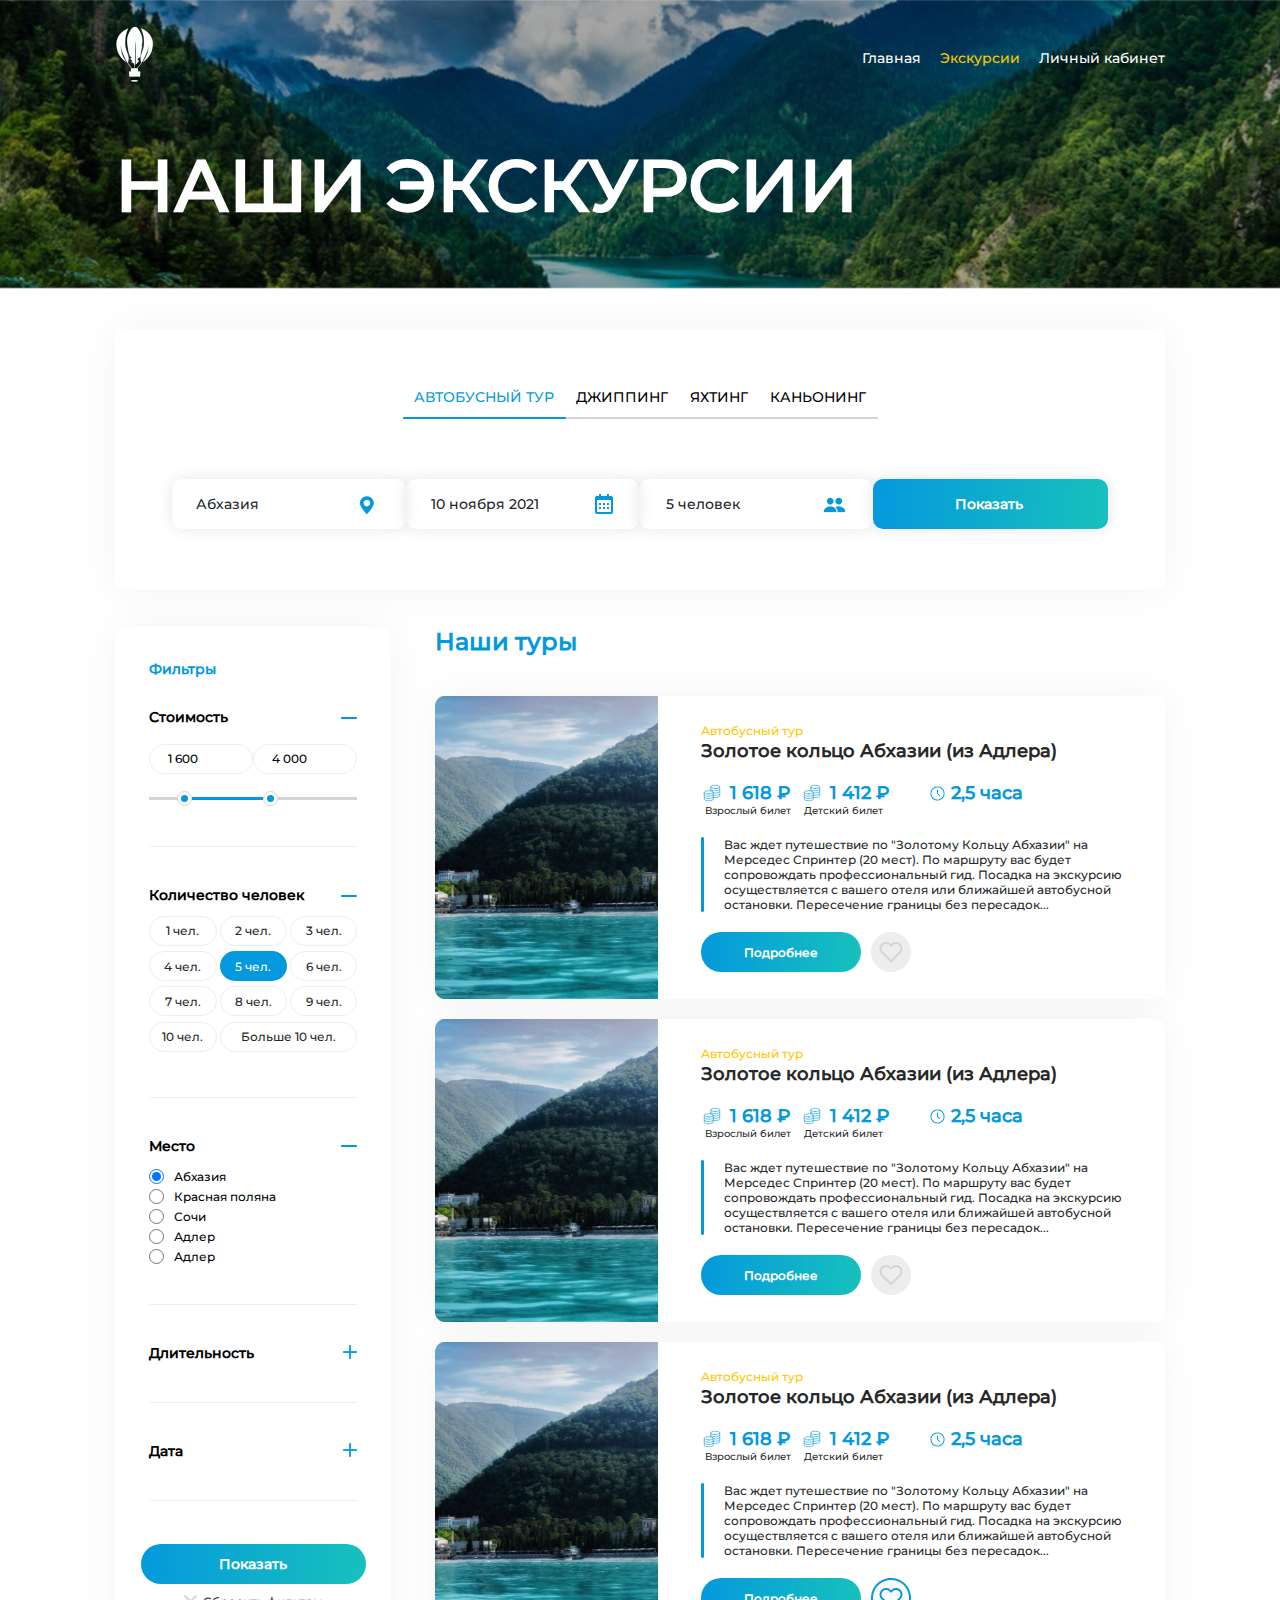
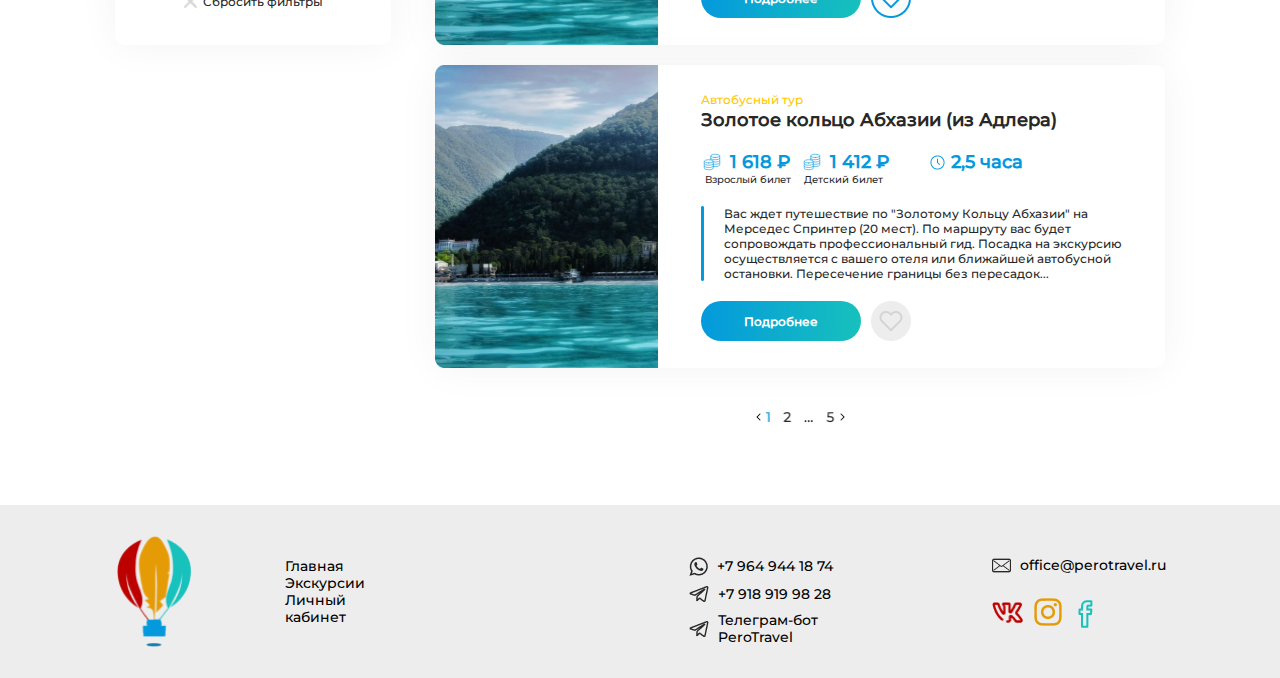
==== excursion/excursion.html @ 2a332bad "first" ====
<!DOCTYPE html>
<html lang="en">
<head>
    <meta charset="UTF-8">
    <meta http-equiv="X-UA-Compatible" content="IE=edge">
    <meta name="viewport" content="width=device-width, initial-scale=1.0">
    <title>Pero Travel | Tours</title>
    <link rel="stylesheet" href="e_style.css">
    <link href="../bootstrap/css/bootstrap.min.css" rel="stylesheet">
</head>
<body>
<div class="topdiv">
<div class="navigation padding-x">
   <div class="e_navbar01">

 <span class="logo"><a href="../index.html"><img src="../images/logo.png"></a></span>
 <button class ="menubtn" data-toggle="collapse" data-target="#navbarSupportedContent20"
 aria-controls="navbarSupportedContent20" aria-expanded="false" aria-label="Toggle navigation"><span id="hamburgericon">
     <!-- <img src="images/Rectangle 46.png" id="up">
     <img src="images/Rectangle 46.png" id="midd">
     <img src="images/Rectangle 46.png" id="down"> -->
     <img src="../images/menu.png">
 </span></button>

 <div class="menu"><ul class="menubar">
     <li class="menulist"><a href="../index.html" class="menulink">Главная</a></li>
     <li class="menulist"><a href="excursion.html" class="menulink Clicked">Экскурсии</a></li>
     <li class="menulist"><a href="../personal/personal.html" class="menulink">Личный кабинет</a></li>
 </ul></div>

 <div class="collapse navbar-collapse d-lg-none" id="navbarSupportedContent20"><ul class="menubar">
     <li class="menulist"><a href="../index.html" class="menulink">Главная</a></li>
     <li class="menulist clickedlist"><a href="excursion.html" class="menulink Clicked">Экскурсии</a></li>
     <li class="menulist"><a href="../personal/personal.html" class="menulink">Личный кабинет</a></li>
 </ul>
</div>

</div>
<div class="nav_heading01">НАШИ ЭКСКУРСИИ</div>
</div>
</div>

<div class="main_divison02 padding-x">
<div class="division02">
    <div>
        <div class="up">
            <div>
                <p id="upx">АВТОБУСНЫЙ ТУР</p>
                <p>ДЖИППИНГ</p>
                <p>ЯХТИНГ</p>
                <p>КАНЬОНИНГ</p>
            </div>
            <img src="../images/pg2line01.png" alt="">
        </div>
        <div class="down">
            <div class="down01">
                <span>Абхазия</span>
                <img src="../images/loc_icon.png">
            </div>
            <div class="down02">
                <span>10 ноября 2021</span>
                <img src="../images/cal_icon.png" alt="">
            </div>
            <div class="down03">
                <span>5 человек</span>
                <img src="../images/men_icon.png" alt="">
            </div>
            <div class="down04">
                <span>Показать</span>
            </div>
        </div>
    </div>
</div>
</div>
<div class="main_division03 padding-x">
    <div class="side_divison03">
        <span>Фильтры</span>
        <div class="div01">
            <div class="dd01">
            <span>Стоимость</span>
            <img src="../images/Line 7.png" alt="">
            </div>
            <div class="dd02">
                <button>1 600</button>
                <button>4 000</button>
            </div>
            <!-- <img src="../images/rec36(pg2).png" alt=""> -->
            <div class="polyz">
                <img src="../images/lineup01.png" id="back1">
                <img src="../images/Ellipse0.svg" id="e1">
                <img src="../images/Line 9.png" id="l9">
                <img src="../images/Ellipse0.svg" id="e2">
            </div>
        </div>
        <img src="../images/Line 10.png" class="div03_img line001">
        <div class="div04">
            <div class="top04">
                <span>Количество человек</span>
                <img src="../images/Line 7.png" alt="">
            </div>
            <div class="btns">
                <button>1 чел.</button>
                <button>2 чел.</button>
                <button>3 чел.</button>
                <button>4 чел.</button>
                <button class="x5">5 чел.</button>
                <button>6 чел.</button>
                <button>7 чел.</button>
                <button>8 чел.</button>
                <button>9 чел.</button>
                <button>10 чел.</button>
                <button class="x10">Больше 10 чел.</button>
            </div>
        </div>
        <img src="../images/Line 10.png" class="div03_img line002">
        <div class="div05">
            <div class="dd01">
                <span>Место</span>
                <img src="../images/Line 7.png" alt="">
            </div>
            <div class="radio">
                <div><input type="radio" name="radio" id="" value="r01" checked> <span> Абхазия</span></div>
                <div><input type="radio" name="radio" id="" value="r02"> <span> Красная поляна</span></div>
                <div><input type="radio" name="radio" id="" value="r03"> <span> Сочи </span></div>
                <div><input type="radio" name="radio" id="" value="r04"> <span> Адлер </span></div>
                <div><input type="radio" name="radio" id="" value="r05"> <span> Адлер </span></div>
            </div>
        </div>
        <img src="../images/Line 10.png" class="div03_img line003">
        <div class="div06">
            <span>Длительность</span>
            <img src="../images/plusvector.png" alt="">
        </div>
        <img src="../images/Line 10.png" class="div03_img line004">
        <div class="div07">
            <span>Дата</span>
            <img src="../images/plusvector.png" alt="">
        </div>
        <img src="../images/Line 10.png" class="div03_img line005">
        <div class="footer">
        <button class="footbtn">Показать</button>
        <div class="footerdiv"><img src="../images/VectorX.png" alt="">
        <span>Сбросить фильтры</span></div>
    </div>
    </div>
    <div class="side2">
        <div class="heading">Наши туры</div>
        <div class="body">
            <div class="bb bbdiv1">
                    <img src="../images/Rectangle 40.png" class="rec40">
                    <img src="../images/Rectangle 40(phone).png" class="rec40phone">
                    <div>
                        <p class="h01">Автобусный тур</p>
                        <p class="h02">Золотое кольцо Абхазии (из Адлера)</p>
                        <div class="price">
                            <div class="left_">
                                <span class="p1">
                                    <img src="../images/Frame 2.svg" alt="">
                                    <span>1 618 ₽</span>
                                </span>
                                <span class="span2">Взрослый билет</span>
                            </div>
                            <div class="middle_">
                                <span class="p1">
                                    <img src="../images/Frame 2.svg" alt="">
                                    <span>1 412 ₽</span>
                                </span>
                                <span class="span2">Детский билет</span>
                            </div>
                            <div class="time">
                                <img src="../images/time 1.png" alt="">
                                <span>2,5 часа</span>
                            </div>
                        </div>
                        <div class="bodytext">
                            <img src="../images/Line 15.png" alt="">
                            <div class="btext">Вас ждет путешествие по "Золотому Кольцу Абхазии" на Мерседес Спринтер (20 мест). По маршруту вас будет сопровождать профессиональный гид. Посадка на экскурсию осуществляется с вашего отеля или ближайшей автобусной остановки. Пересечение границы без пересадок...</div>
                        </div>
                        <div class="footerbtn">
                            <button class="ftrbtn0">Подробнее</button>
                            <img src="../images/heart.png" alt="">
                        </div>
                    </div>
            </div>
            <div class="bb">
                <img src="../images/Rectangle 40.png" class="rec40">
                <img src="../images/Rectangle 40(phone).png" class="rec40phone">
                    <div>
                        <p class="h01">Автобусный тур</p>
                        <p class="h02">Золотое кольцо Абхазии (из Адлера)</p>
                        <div class="price">
                            <div class="left_">
                                <span class="p1">
                                    <img src="../images/Frame 2.svg" alt="">
                                    <span>1 618 ₽</span>
                                </span>
                                <span class="span2">Взрослый билет</span>
                            </div>
                            <div class="middle_">
                                <span class="p1">
                                    <img src="../images/Frame 2.svg" alt="">
                                    <span>1 412 ₽</span>
                                </span>
                                <span class="span2">Детский билет</span>
                            </div>
                            <div class="time">
                                <img src="../images/time 1.png" alt="">
                                <span>2,5 часа</span>
                            </div>
                        </div>
                        <div class="bodytext">
                            <img src="../images/Line 15.png" alt="">
                            <div class="btext">Вас ждет путешествие по "Золотому Кольцу Абхазии" на Мерседес Спринтер (20 мест). По маршруту вас будет сопровождать профессиональный гид. Посадка на экскурсию осуществляется с вашего отеля или ближайшей автобусной остановки. Пересечение границы без пересадок...</div>
                        </div>
                        <div class="footerbtn">
                            <button class="ftrbtn0">Подробнее</button>
                            <img src="../images/heart.png" alt="">
                        </div>
                    </div>
            </div>
            <div class="bb bbdiv3">
                <img src="../images/Rectangle 40.png" class="rec40">
                <img src="../images/Rectangle 40(phone).png" class="rec40phone">
                    <div>
                        <p class="h01">Автобусный тур</p>
                        <p class="h02">Золотое кольцо Абхазии (из Адлера)</p>
                        <div class="price">
                            <div class="left_">
                                <span class="p1">
                                    <img src="../images/Frame 2.svg" alt="">
                                    <span>1 618 ₽</span>
                                </span>
                                <span class="span2">Взрослый билет</span>
                            </div>
                            <div class="middle_">
                                <span class="p1">
                                    <img src="../images/Frame 2.svg" alt="">
                                    <span>1 412 ₽</span>
                                </span>
                                <span class="span2">Детский билет</span>
                            </div>
                            <div class="time">
                                <img src="../images/time 1.png" alt="">
                                <span>2,5 часа</span>
                            </div>
                        </div>
                        <div class="bodytext">
                            <img src="../images/Line 15.png" alt="">
                            <div class="btext">Вас ждет путешествие по "Золотому Кольцу Абхазии" на Мерседес Спринтер (20 мест). По маршруту вас будет сопровождать профессиональный гид. Посадка на экскурсию осуществляется с вашего отеля или ближайшей автобусной остановки. Пересечение границы без пересадок...</div>
                        </div>
                        <div class="footerbtn">
                            <button class="ftrbtn0">Подробнее</button>
                            <img src="../images/blue_heart.png" class="blue_heart">
                            <img src="../images/heart.png" class="heart">
                        </div>
                    </div>
            </div>
            <div class="bb">
                <img src="../images/Rectangle 40.png" class="rec40">
                <img src="../images/Rectangle 40(phone).png" class="rec40phone">
                    <div>
                        <p class="h01">Автобусный тур</p>
                        <p class="h02">Золотое кольцо Абхазии (из Адлера)</p>
                        <div class="price">
                            <div class="left_">
                                <span class="p1">
                                    <img src="../images/Frame 2.svg" alt="">
                                    <span>1 618 ₽</span>
                                </span>
                                <span class="span2">Взрослый билет</span>
                            </div>
                            <div class="middle_">
                                <span class="p1">
                                    <img src="../images/Frame 2.svg" alt="">
                                    <span>1 412 ₽</span>
                                </span>
                                <span class="span2">Детский билет</span>
                            </div>
                            <div class="time">
                                <img src="../images/time 1.png" alt="">
                                <span>2,5 часа</span>
                            </div>
                        </div>
                        <div class="bodytext">
                            <img src="../images/Line 15.png" alt="">
                            <div class="btext">Вас ждет путешествие по "Золотому Кольцу Абхазии" на Мерседес Спринтер (20 мест). По маршруту вас будет сопровождать профессиональный гид. Посадка на экскурсию осуществляется с вашего отеля или ближайшей автобусной остановки. Пересечение границы без пересадок...</div>
                        </div>
                        <div class="footerbtn">
                            <button class="ftrbtn0">Подробнее</button>
                            <img src="../images/heart.png" alt="">
                        </div>
                    </div>
            </div>
        </div>
        <div class="s2_footer"><img src="../images/ssdigits.png" class="ssdigit"></div>
    </div>
</div>
<div class="footerSectionLgMd padding-x">
    <div class="leftside">
        <a href="../index.html"><img src="../images/balloon.png"></a>
        <div class="leftsideBar">
            <a href="../index.html"><p class="a1">Главная</p></a>
            <a href="excursion.html"><p class="a2">Экскурсии</p></a>
            <a href="../personal/personal.html"><p class="a3">Личный кабинет</p></a>
        </div>
    </div>
    <div class="rightside">
        <div class="rightsidebar01">
            <div>
                <img src="../images/wh 1.png" class="imgxx">
                <p>+7 964 944 18 74</p>
            </div>
            <div>
                <img src="../images/tg 1.png" class="marginner01">
                <p>+7 918 919 98 28</p>
            </div>
            <div class="marginner02">
                <img src="../images/tg 1.png">
                <p>Телеграм-бот PeroTravel</p>
            </div>
        </div>
        <div class="rightsidebar02">
            <div class="mail">
                <img src="../images/mail 1.png" class="imgxx">
                <p>office@perotravel.ru</p>
            </div>
            <div class="smlogos">
                <img src="../images/vk 1.png" id="smlogo01">
                <img src="../images/insta.png" id="smlogo02">
                <img src="../images/fb.png" id="smlogo03">
            </div>
        </div>

    </div>
</div>
<div class="footerSectionMobile d-lg-none d-md-none">

    <div class="footer01">
        <a href="../index.html"><img src="../images/balloon.png"></a>
        <div class="smlogos">
            <img src="../images/vk 1.png" id="smlogo01">
            <img src="../images/insta.png" id="smlogo02">
            <img src="../images/fb.png" id="smlogo03">
        </div>
    </div>
    <div class="footer02">
        <div class="left02">
            <a href="../index.html"><p class="a1">Главная</p></a>
            <a href="excursion.html"><p id="label02" class="a2">Экскурсии</p></a>
            <a href="../personal/personal.html"><p class="a3">Личный кабинет</p></a>
        </div>
        <div class="right02">
            <div>
                <img src="../images/wh 1.png" class="imgxx">
                <p>+7 964 944 18 74</p>
            </div>
            <div>
                <img src="../images/tg 1.png" >
                <p>+7 918 919 98 28</p>
            </div>
            <div>
                <img src="../images/tg 1.png" >
                <p>Телеграм-бот PeroTravel</p>
            </div>
            <div>
                <img src="../images/mail 1.png" class="imgxx">
                <p>office@perotravel.ru</p>
            </div>
        </div>
    </div>

</div>

<script src="https://cdn.jsdelivr.net/npm/jquery@3.5.1/dist/jquery.slim.min.js" integrity="sha384-DfXdz2htPH0lsSSs5nCTpuj/zy4C+OGpamoFVy38MVBnE+IbbVYUew+OrCXaRkfj" crossorigin="anonymous"></script>
<script src="https://cdn.jsdelivr.net/npm/popper.js@1.16.1/dist/umd/popper.min.js" integrity="sha384-9/reFTGAW83EW2RDu2S0VKaIzap3H66lZH81PoYlFhbGU+6BZp6G7niu735Sk7lN" crossorigin="anonymous"></script>
<script src="https://cdn.jsdelivr.net/npm/bootstrap@4.6.1/dist/js/bootstrap.min.js" integrity="sha384-VHvPCCyXqtD5DqJeNxl2dtTyhF78xXNXdkwX1CZeRusQfRKp+tA7hAShOK/B/fQ2" crossorigin="anonymous"></script>
</body>
</html>
---- excursion/e_style.css ----
* {
  margin: 0;
  padding: 0;
  -webkit-box-sizing: border-box;
          box-sizing: border-box;
}

p {
  margin: 0;
  padding: 0;
}

.pageBtn {
  width: 230px;
  height: 50px;
  border-radius: 60px;
  border: 0;
  background: linear-gradient(92.71deg, #0499DD 0%, #17C1BC 100%);
  font-family: font_1;
  font-weight: bold;
  font-style: normal;
  font-size: 14px;
  line-height: 17.07px;
  color: white;
  display: -webkit-box;
  display: -ms-flexbox;
  display: flex;
  -webkit-box-pack: center;
      -ms-flex-pack: center;
          justify-content: center;
  -webkit-box-align: center;
      -ms-flex-align: center;
          align-items: center;
  position: relative;
  z-index: 1;
}

.footbtn::before {
  position: absolute;
  content: '';
  width: 0;
  height: 100%;
  border-radius: 40px;
  background-color: #0488c4;
  -webkit-transition: all 0.3s;
  transition: all 0.3s;
  z-index: -1;
}

.footbtn:hover.footbtn::before {
  width: 100%;
}

.Btntext {
  display: -webkit-box;
  display: -ms-flexbox;
  display: flex;
  -webkit-box-pack: end;
      -ms-flex-pack: end;
          justify-content: flex-end;
  -webkit-box-align: end;
      -ms-flex-align: end;
          align-items: flex-end;
  color: white;
  text-decoration: none;
}

.Btntext:hover {
  color: white;
  text-decoration: none;
}

.Btnicon {
  margin-left: 5px;
  margin-bottom: 3.5px;
  width: 14px;
}

@font-face {
  font-family: font_1;
  src: url(../fonts/Montserrat-Medium.ttf);
}

@font-face {
  font-family: font_2;
  src: url(../fonts/mr_kindlyjasmineg.otf);
}

@media screen and (min-width: 992px) {
  .padding-x {
    padding: 0 9%;
  }
  .topdiv {
    width: 100%;
    height: 289px;
    background-image: url("../images/Rectangle 1(pg2).png");
    position: relative;
    background-position: center;
    background-size: cover;
    -webkit-box-sizing: border-box;
            box-sizing: border-box;
    background-repeat: no-repeat;
  }
  .topdiv .navigation {
    height: 204px;
    width: 100%;
    position: relative;
    top: 26px;
    -webkit-box-sizing: border-box;
            box-sizing: border-box;
  }
  .topdiv .navigation .e_navbar01 {
    width: 100%;
    height: 57px;
    display: -webkit-box;
    display: -ms-flexbox;
    display: flex;
    -webkit-box-pack: justify;
        -ms-flex-pack: justify;
            justify-content: space-between;
    -webkit-box-align: center;
        -ms-flex-align: center;
            align-items: center;
  }
  .topdiv .navigation .e_navbar01 .logo:hover {
    -webkit-filter: brightness(50%);
            filter: brightness(50%);
  }
  .topdiv .navigation .e_navbar01 .logo {
    width: 40px;
    height: 100%;
  }
  .topdiv .navigation .e_navbar01 .menubtn {
    display: none;
  }
  .topdiv .navigation .e_navbar01 .menu {
    height: 17px;
    width: 303px;
  }
  .topdiv .navigation .e_navbar01 .menu .menubar {
    display: -webkit-box;
    display: -ms-flexbox;
    display: flex;
    -webkit-box-pack: justify;
        -ms-flex-pack: justify;
            justify-content: space-between;
    -webkit-box-sizing: border-box;
            box-sizing: border-box;
    justify-content: space-between;
  }
  .topdiv .navigation .e_navbar01 .menu .menubar .menulist {
    list-style-type: none;
  }
  .topdiv .navigation .e_navbar01 .menu .menubar .menulist .menulink:hover {
    -webkit-filter: brightness(150%);
            filter: brightness(150%);
  }
  .topdiv .navigation .e_navbar01 .menu .menubar .menulist .menulink {
    text-decoration: none;
    font-style: normal;
    font-family: font_1;
    font-weight: 500;
    line-height: 17.07px;
    font-size: 14px;
    color: #fff;
  }
  .topdiv .navigation .e_navbar01 .menu .menubar .menulist .Clicked {
    color: #FFC700;
  }
  .topdiv .navigation .nav_heading01 {
    margin-top: 59px;
    width: 756px;
    height: 88px;
    font-family: font_1;
    font-weight: 700;
    font-style: normal;
    font-size: 72px;
    line-height: 87.77px;
    color: #fff;
    fill: solid;
  }
  .division02 {
    width: 100%;
    height: 260px;
    margin-top: 40px;
    display: -webkit-box;
    display: -ms-flexbox;
    display: flex;
    -webkit-box-align: center;
        -ms-flex-align: center;
            align-items: center;
    -webkit-box-pack: center;
        -ms-flex-pack: center;
            justify-content: center;
    -webkit-box-shadow: 0px 0px 40px rgba(0, 0, 0, 0.05);
            box-shadow: 0px 0px 40px rgba(0, 0, 0, 0.05);
  }
  .division02 div {
    height: 140px;
    width: 89.2%;
    display: -webkit-box;
    display: -ms-flexbox;
    display: flex;
    -webkit-box-orient: vertical;
    -webkit-box-direction: normal;
        -ms-flex-direction: column;
            flex-direction: column;
    -webkit-box-pack: justify;
        -ms-flex-pack: justify;
            justify-content: space-between;
    -webkit-box-align: center;
        -ms-flex-align: center;
            align-items: center;
  }
  .division02 div .up {
    width: 475px;
    height: 30px;
    display: -webkit-box;
    display: -ms-flexbox;
    display: flex;
    -webkit-box-orient: vertical;
    -webkit-box-direction: normal;
        -ms-flex-direction: column;
            flex-direction: column;
    -webkit-box-pack: justify;
        -ms-flex-pack: justify;
            justify-content: space-between;
    -webkit-box-align: center;
        -ms-flex-align: center;
            align-items: center;
    -webkit-box-sizing: border-box;
            box-sizing: border-box;
  }
  .division02 div .up div {
    width: 100%;
    display: -webkit-box;
    display: -ms-flexbox;
    display: flex;
    -ms-flex-pack: distribute;
        justify-content: space-around;
    -webkit-box-orient: horizontal;
    -webkit-box-direction: normal;
        -ms-flex-direction: row;
            flex-direction: row;
    -ms-flex-wrap: wrap;
        flex-wrap: wrap;
    height: 17px;
  }
  .division02 div .up div p {
    font-family: font_1;
    font-weight: 500;
    font-size: 14px;
    line-height: 17.07px;
    color: black;
  }
  .division02 div .up div #upx {
    color: #0499DD;
  }
  .division02 div .up img {
    width: 100%;
    height: 2px;
  }
  .division02 div .down {
    width: 100%;
    height: 50px;
    display: -webkit-box;
    display: -ms-flexbox;
    display: flex;
    -webkit-box-orient: horizontal;
    -webkit-box-direction: normal;
        -ms-flex-direction: row;
            flex-direction: row;
    -webkit-box-pack: justify;
        -ms-flex-pack: justify;
            justify-content: space-between;
    -webkit-box-sizing: border-box;
            box-sizing: border-box;
  }
  .division02 div .down div {
    width: 235px;
    height: 50px;
    border-radius: 10px;
    display: -webkit-box;
    display: -ms-flexbox;
    display: flex;
    -webkit-box-orient: horizontal;
    -webkit-box-direction: normal;
        -ms-flex-direction: row;
            flex-direction: row;
    -webkit-box-pack: justify;
        -ms-flex-pack: justify;
            justify-content: space-between;
    -webkit-box-align: center;
        -ms-flex-align: center;
            align-items: center;
    -webkit-box-shadow: 0px 0px 15px rgba(0, 0, 0, 0.1);
            box-shadow: 0px 0px 15px rgba(0, 0, 0, 0.1);
  }
  .division02 div .down div span {
    font-style: normal;
    font-family: font_1;
    font-weight: 500;
    line-height: 17.07px;
    font-size: 14px;
    height: 17px;
  }
  .division02 div .down .down01 {
    padding: 0 24px;
  }
  .division02 div .down .down01 img {
    width: 31px;
    height: 31px;
  }
  .division02 div .down .down02 {
    padding: 0 25px;
  }
  .division02 div .down .down02 img {
    width: 20px;
    height: 20px;
  }
  .division02 div .down .down03 {
    padding: 0 27px;
  }
  .division02 div .down .down03 img {
    width: 23px;
    height: 23px;
  }
  .division02 div .down .down04 {
    display: -webkit-box;
    display: -ms-flexbox;
    display: flex;
    padding: 0 82px;
    -webkit-box-sizing: border-box;
            box-sizing: border-box;
    -webkit-box-align: center;
        -ms-flex-align: center;
            align-items: center;
    background: linear-gradient(92.71deg, #0499DD 0%, #17C1BC 100%);
  }
  .division02 div .down .down04 span {
    font-weight: 700;
    color: white;
    height: 17px;
    width: 71px;
  }
  .division02 div .down .down04:hover {
    cursor: pointer;
  }
  .side_divison03 {
    height: 1018px;
    width: 26.3%;
    -webkit-box-shadow: 0px 0px 40px rgba(0, 0, 0, 0.05);
            box-shadow: 0px 0px 40px rgba(0, 0, 0, 0.05);
    border-radius: 10px;
    padding: 34px;
    -webkit-box-sizing: border-box;
            box-sizing: border-box;
    display: -webkit-box;
    display: -ms-flexbox;
    display: flex;
    -webkit-box-orient: vertical;
    -webkit-box-direction: normal;
        -ms-flex-direction: column;
            flex-direction: column;
  }
  .side_divison03 span {
    font-family: font_1;
    font-size: 14px;
    font-weight: 700;
    color: #0499DD;
    line-height: 17.07px;
  }
  .side_divison03 .div01 {
    margin-top: 31px;
    height: 102px;
    display: -webkit-box;
    display: -ms-flexbox;
    display: flex;
    -webkit-box-orient: vertical;
    -webkit-box-direction: normal;
        -ms-flex-direction: column;
            flex-direction: column;
    -webkit-box-pack: justify;
        -ms-flex-pack: justify;
            justify-content: space-between;
  }
  .side_divison03 .div01 .dd01 {
    display: -webkit-box;
    display: -ms-flexbox;
    display: flex;
    -webkit-box-pack: justify;
        -ms-flex-pack: justify;
            justify-content: space-between;
    height: 17px;
    width: 100%;
    -webkit-box-align: center;
        -ms-flex-align: center;
            align-items: center;
  }
  .side_divison03 .div01 .dd01 span {
    font-family: font_1;
    font-style: normal;
    font-weight: 700;
    font-size: 14px;
    line-height: 17px;
    color: black;
  }
  .side_divison03 .div01 .dd01 img {
    width: 16px;
    height: 2px;
  }
  .side_divison03 .div01 .dd02 {
    width: 100%;
    display: -webkit-box;
    display: -ms-flexbox;
    display: flex;
    -webkit-box-pack: justify;
        -ms-flex-pack: justify;
            justify-content: space-between;
  }
  .side_divison03 .div01 .dd02 button {
    width: 105px;
    height: 30px;
    border: 1px solid #EDEDED;
    -webkit-box-sizing: border-box;
            box-sizing: border-box;
    color: black;
    font-size: 12px;
    font-weight: 500;
    font-family: font_1;
    border-radius: 40px;
    background-color: white;
    line-height: 15px;
    text-align: left;
    padding-left: 18px;
    -webkit-transition: all .3s;
    transition: all .3s;
  }
  .side_divison03 .div01 .dd02 button:hover {
    background-color: #0499DD;
    color: white;
  }
  .side_divison03 .div01 .polyz {
    width: 100%;
    height: 15px;
    position: relative;
    display: -webkit-box;
    display: -ms-flexbox;
    display: flex;
    -webkit-box-align: center;
        -ms-flex-align: center;
            align-items: center;
  }
  .side_divison03 .div01 .polyz #back1 {
    width: 100%;
    height: 3px;
    border: 3px;
    position: absolute;
    z-index: -99999;
  }
  .side_divison03 .div01 .polyz #e1 {
    margin-left: 28px;
  }
  .side_divison03 .div01 .polyz #l9 {
    height: 3px;
    width: 34.2%;
  }
  .side_divison03 .div03_img {
    width: 100%;
    height: 1px;
    margin-top: 40px;
  }
  .side_divison03 .div04 {
    height: 178px;
    width: 100%;
    display: -webkit-box;
    display: -ms-flexbox;
    display: flex;
    -webkit-box-orient: vertical;
    -webkit-box-direction: normal;
        -ms-flex-direction: column;
            flex-direction: column;
    -webkit-box-pack: justify;
        -ms-flex-pack: justify;
            justify-content: space-between;
    margin-top: 40px;
  }
  .side_divison03 .div04 .top04 {
    display: -webkit-box;
    display: -ms-flexbox;
    display: flex;
    -webkit-box-pack: justify;
        -ms-flex-pack: justify;
            justify-content: space-between;
    height: 17px;
    width: 100%;
    -webkit-box-align: center;
        -ms-flex-align: center;
            align-items: center;
  }
  .side_divison03 .div04 .top04 span {
    font-family: font_1;
    font-style: normal;
    font-weight: 700;
    font-size: 14px;
    line-height: 17px;
    color: black;
  }
  .side_divison03 .div04 .top04 img {
    width: 16px;
    height: 2px;
  }
  .side_divison03 .div04 .btns {
    height: 141px;
    width: 100%;
    display: -webkit-box;
    display: -ms-flexbox;
    display: flex;
    -ms-flex-wrap: wrap;
        flex-wrap: wrap;
    -webkit-box-pack: justify;
        -ms-flex-pack: justify;
            justify-content: space-between;
  }
  .side_divison03 .div04 .btns button {
    width: 32.4%;
    height: 30px;
    border: 1px solid #EDEDED;
    -webkit-box-sizing: border-box;
            box-sizing: border-box;
    border-radius: 40px;
    display: -webkit-box;
    display: -ms-flexbox;
    display: flex;
    -webkit-box-pack: center;
        -ms-flex-pack: center;
            justify-content: center;
    -webkit-box-align: center;
        -ms-flex-align: center;
            align-items: center;
    font-family: font_1;
    font-style: normal;
    font-weight: 500;
    font-size: 12px;
    line-height: 15px;
    color: #282828;
    background-color: white;
    -webkit-transition: all .3s;
    transition: all .3s;
  }
  .side_divison03 .div04 .btns button:hover {
    background-color: #0499DD;
    color: white;
  }
  .side_divison03 .div04 .btns .x5 {
    background: #0499DD;
    color: white;
    border: 0;
  }
  .side_divison03 .div04 .btns .x10 {
    width: 66.2%;
  }
  .side_divison03 .div05 {
    height: 132px;
    width: 100%;
    margin-top: 40px;
    display: -webkit-box;
    display: -ms-flexbox;
    display: flex;
    -webkit-box-orient: vertical;
    -webkit-box-direction: normal;
        -ms-flex-direction: column;
            flex-direction: column;
    -webkit-box-pack: justify;
        -ms-flex-pack: justify;
            justify-content: space-between;
  }
  .side_divison03 .div05 .dd01 {
    display: -webkit-box;
    display: -ms-flexbox;
    display: flex;
    -webkit-box-pack: justify;
        -ms-flex-pack: justify;
            justify-content: space-between;
    height: 17px;
    width: 100%;
    -webkit-box-align: center;
        -ms-flex-align: center;
            align-items: center;
  }
  .side_divison03 .div05 .dd01 span {
    font-family: font_1;
    font-style: normal;
    font-weight: 700;
    font-size: 14px;
    line-height: 17px;
    color: black;
  }
  .side_divison03 .div05 .dd01 img {
    width: 16px;
    height: 2px;
  }
  .side_divison03 .div05 .radio {
    display: -webkit-box;
    display: -ms-flexbox;
    display: flex;
    -webkit-box-orient: vertical;
    -webkit-box-direction: normal;
        -ms-flex-direction: column;
            flex-direction: column;
    height: 95px;
    width: 100%;
    -webkit-box-pack: justify;
        -ms-flex-pack: justify;
            justify-content: space-between;
  }
  .side_divison03 .div05 .radio div {
    display: -webkit-box;
    display: -ms-flexbox;
    display: flex;
    -webkit-box-align: center;
        -ms-flex-align: center;
            align-items: center;
  }
  .side_divison03 .div05 .radio div input {
    width: 15px;
    height: 15px;
    margin-right: 10px;
  }
  .side_divison03 .div05 .radio div span {
    font-family: font_1;
    font-style: normal;
    font-weight: 500;
    font-size: 12px;
    line-height: 15px;
    color: black;
  }
  .side_divison03 .div06 {
    margin-top: 40px;
    width: 100%;
    height: 17px;
    display: -webkit-box;
    display: -ms-flexbox;
    display: flex;
    -webkit-box-pack: justify;
        -ms-flex-pack: justify;
            justify-content: space-between;
  }
  .side_divison03 .div06 span {
    font-family: font_1;
    font-style: normal;
    font-weight: 700;
    font-size: 14px;
    line-height: 17px;
    color: black;
  }
  .side_divison03 .div06 img {
    width: 14px;
    height: 14px;
  }
  .side_divison03 .div07 {
    margin-top: 40px;
    width: 100%;
    height: 17px;
    display: -webkit-box;
    display: -ms-flexbox;
    display: flex;
    -webkit-box-pack: justify;
        -ms-flex-pack: justify;
            justify-content: space-between;
  }
  .side_divison03 .div07 span {
    font-family: font_1;
    font-style: normal;
    font-weight: 700;
    font-size: 14px;
    line-height: 17px;
    color: black;
  }
  .side_divison03 .div07 img {
    width: 14px;
    height: 14px;
  }
  .side_divison03 .footer {
    display: -webkit-box;
    display: -ms-flexbox;
    display: flex;
    -webkit-box-orient: vertical;
    -webkit-box-direction: normal;
        -ms-flex-direction: column;
            flex-direction: column;
    -webkit-box-pack: justify;
        -ms-flex-pack: justify;
            justify-content: space-between;
    -webkit-box-align: center;
        -ms-flex-align: center;
            align-items: center;
    height: 69.8px;
    width: 100%;
    margin-top: 44px;
  }
  .side_divison03 .footer .footbtn {
    width: 225px;
    height: 40px;
    background: linear-gradient(92.71deg, #0499DD 0%, #17C1BC 100%);
    border-radius: 40px;
    display: -webkit-box;
    display: -ms-flexbox;
    display: flex;
    -webkit-box-pack: center;
        -ms-flex-pack: center;
            justify-content: center;
    -webkit-box-align: center;
        -ms-flex-align: center;
            align-items: center;
    border: 0;
    color: white;
    font-family: font_1;
    font-style: normal;
    font-weight: 700;
    font-size: 14px;
    line-height: 17px;
    position: relative;
    z-index: 1;
  }
  .side_divison03 .footer .footerdiv {
    display: -webkit-box;
    display: -ms-flexbox;
    display: flex;
    -webkit-box-pack: justify;
        -ms-flex-pack: justify;
            justify-content: space-between;
    -webkit-box-align: center;
        -ms-flex-align: center;
            align-items: center;
    height: 19.8px;
  }
  .side_divison03 .footer .footerdiv img {
    width: 14px;
    height: 14px;
    margin-right: 6px;
  }
  .side_divison03 .footer .footerdiv span {
    font-family: font_1;
    font-style: normal;
    font-weight: 500;
    font-size: 12px;
    line-height: 15px;
    color: #282828;
  }
  .side2 {
    height: 1398px;
    width: 69.5%;
    display: -webkit-box;
    display: -ms-flexbox;
    display: flex;
    -webkit-box-orient: vertical;
    -webkit-box-direction: normal;
        -ms-flex-direction: column;
            flex-direction: column;
    -webkit-box-pack: justify;
        -ms-flex-pack: justify;
            justify-content: space-between;
  }
  .side2 .heading {
    font-family: font_1;
    font-style: normal;
    font-weight: 700;
    font-size: 24px;
    line-height: 29px;
    color: #0499DD;
    height: 29px;
    width: 147px;
  }
  .side2 .body {
    display: -webkit-box;
    display: -ms-flexbox;
    display: flex;
    -webkit-box-orient: vertical;
    -webkit-box-direction: normal;
        -ms-flex-direction: column;
            flex-direction: column;
    -webkit-box-pack: justify;
        -ms-flex-pack: justify;
            justify-content: space-between;
    height: 1272px;
    width: 100%;
  }
  .side2 .body .bb {
    background: #FFFFFF;
    -webkit-box-shadow: 0px 0px 40px rgba(0, 0, 0, 0.05);
            box-shadow: 0px 0px 40px rgba(0, 0, 0, 0.05);
    border-radius: 10px;
    width: 100%;
    height: 303px;
    display: -webkit-box;
    display: -ms-flexbox;
    display: flex;
  }
  .side2 .body .bb img {
    width: 30.5%;
    height: 303px;
  }
  .side2 .body .bb .rec40phone {
    display: none;
  }
  .side2 .body .bb div {
    width: 69.5%;
    height: 303px;
    padding: 27px 43px 0px 43px;
    display: -webkit-box;
    display: -ms-flexbox;
    display: flex;
    -webkit-box-orient: vertical;
    -webkit-box-direction: normal;
        -ms-flex-direction: column;
            flex-direction: column;
    -webkit-box-pack: start;
        -ms-flex-pack: start;
            justify-content: flex-start;
  }
  .side2 .body .bb div .h01 {
    font-family: font_1;
    font-style: normal;
    font-weight: 500;
    font-size: 12px;
    line-height: 15px;
    color: #FFC700;
    padding: 0;
    margin: 0;
  }
  .side2 .body .bb div .h02 {
    font-family: font_1;
    font-style: normal;
    font-weight: 700;
    font-size: 18px;
    line-height: 22px;
    color: #282828;
    padding: 0;
    margin: 2px 0 20px 0;
  }
  .side2 .body .bb div .price {
    width: 100%;
    height: 35px;
    display: -webkit-box;
    display: -ms-flexbox;
    display: flex;
    -webkit-box-orient: horizontal;
    -webkit-box-direction: normal;
        -ms-flex-direction: row;
            flex-direction: row;
    margin: 0;
    padding: 0;
    -webkit-box-sizing: border-box;
            box-sizing: border-box;
  }
  .side2 .body .bb div .price .left_ {
    width: 90px;
    height: 35px;
    display: -webkit-box;
    display: -ms-flexbox;
    display: flex;
    -webkit-box-orient: vertical;
    -webkit-box-direction: normal;
        -ms-flex-direction: column;
            flex-direction: column;
    -webkit-box-pack: justify;
        -ms-flex-pack: justify;
            justify-content: space-between;
    -webkit-box-align: end;
        -ms-flex-align: end;
            align-items: flex-end;
    padding: 0;
    margin: 0;
  }
  .side2 .body .bb div .price .left_ .span2 {
    width: 87px;
    height: 12px;
    font-family: font_1;
    font-style: normal;
    font-weight: 500;
    font-size: 10px;
    line-height: 12px;
    color: #282828;
    marign-left: 3px;
    text-align: right;
  }
  .side2 .body .bb div .price .left_ .p1 {
    width: 100%;
    height: 23px;
    display: -webkit-box;
    display: -ms-flexbox;
    display: flex;
    -webkit-box-orient: horizontal;
    -webkit-box-direction: normal;
        -ms-flex-direction: row;
            flex-direction: row;
    -webkit-box-pack: justify;
        -ms-flex-pack: justify;
            justify-content: space-between;
    -webkit-box-align: start;
        -ms-flex-align: start;
            align-items: flex-start;
  }
  .side2 .body .bb div .price .left_ .p1 img {
    width: 22px;
    height: 22px;
  }
  .side2 .body .bb div .price .left_ .p1 span {
    font-family: font_1;
    font-style: normal;
    font-weight: 700;
    font-size: 18px;
    line-height: 22px;
    width: 62px;
    height: 22px;
    color: #0499DD;
    text-align: right;
  }
  .side2 .body .bb div .price .time {
    height: 22px;
    width: 97px;
    display: -webkit-box;
    display: -ms-flexbox;
    display: flex;
    -webkit-box-orient: horizontal;
    -webkit-box-direction: normal;
        -ms-flex-direction: row;
            flex-direction: row;
    padding: 0;
    margin: 0;
    -webkit-box-align: center;
        -ms-flex-align: center;
            align-items: center;
    -webkit-box-pack: justify;
        -ms-flex-pack: justify;
            justify-content: space-between;
  }
  .side2 .body .bb div .price .time img {
    width: 15px;
    height: 15px;
  }
  .side2 .body .bb div .price .time span {
    font-family: font_1;
    font-style: normal;
    font-weight: 700;
    font-size: 18px;
    line-height: 22px;
    color: #0499DD;
    width: 76px;
    height: 22px;
  }
  .side2 .body .bb div .price .middle_ {
    width: 89px;
    height: 35px;
    display: -webkit-box;
    display: -ms-flexbox;
    display: flex;
    -webkit-box-orient: vertical;
    -webkit-box-direction: normal;
        -ms-flex-direction: column;
            flex-direction: column;
    -webkit-box-pack: justify;
        -ms-flex-pack: justify;
            justify-content: space-between;
    -webkit-box-align: end;
        -ms-flex-align: end;
            align-items: flex-end;
    padding: 0;
    margin: 0;
    margin-right: 40px;
    margin-left: 10px;
  }
  .side2 .body .bb div .price .middle_ .span2 {
    width: 100%;
    height: 12px;
    font-family: font_1;
    font-style: normal;
    font-weight: 500;
    font-size: 10px;
    line-height: 12px;
    color: #282828;
    text-align: left;
    padding-left: 3px;
  }
  .side2 .body .bb div .price .middle_ .p1 {
    width: 100%;
    height: 23px;
    display: -webkit-box;
    display: -ms-flexbox;
    display: flex;
    -webkit-box-orient: horizontal;
    -webkit-box-direction: normal;
        -ms-flex-direction: row;
            flex-direction: row;
    -webkit-box-pack: justify;
        -ms-flex-pack: justify;
            justify-content: space-between;
  }
  .side2 .body .bb div .price .middle_ .p1 img {
    width: 22px;
    height: 22px;
  }
  .side2 .body .bb div .price .middle_ .p1 span {
    font-family: font_1;
    font-style: normal;
    font-weight: 700;
    font-size: 18px;
    line-height: 22px;
    width: 62px;
    height: 22px;
    color: #0499DD;
    text-align: right;
  }
  .side2 .body .bb div .bodytext {
    width: 100%;
    height: 75px;
    display: -webkit-box;
    display: -ms-flexbox;
    display: flex;
    -webkit-box-orient: horizontal;
    -webkit-box-direction: normal;
        -ms-flex-direction: row;
            flex-direction: row;
    padding: 0;
    margin: 20px 0;
    overflow: hidden;
  }
  .side2 .body .bb div .bodytext img {
    height: 75px;
    width: 3px;
    margin-right: 20px;
  }
  .side2 .body .bb div .bodytext .btext {
    height: 75px;
    width: 431px;
    font-family: font_1;
    font-style: normal;
    font-weight: 500;
    font-size: 12px;
    line-height: 15px;
    color: #282828;
    padding: 0;
    margin: 0;
  }
  .side2 .body .bb div .footerbtn {
    width: 100%;
    height: 40px;
    display: -webkit-box;
    display: -ms-flexbox;
    display: flex;
    -webkit-box-orient: horizontal;
    -webkit-box-direction: normal;
        -ms-flex-direction: row;
            flex-direction: row;
    padding: 0;
    margin: 0;
  }
  .side2 .body .bb div .footerbtn .ftrbtn0 {
    display: -webkit-box;
    display: -ms-flexbox;
    display: flex;
    -webkit-box-pack: center;
        -ms-flex-pack: center;
            justify-content: center;
    -webkit-box-align: center;
        -ms-flex-align: center;
            align-items: center;
    width: 160px;
    height: 40px;
    margin-right: 10px;
    background: linear-gradient(92.71deg, #0499DD 0%, #17C1BC 100%);
    border-radius: 40px;
    border: 0;
    color: white;
    font-family: font_1;
    font-style: normal;
    font-weight: 700;
    font-size: 12px;
    line-height: 15px;
    position: relative;
    z-index: 1;
  }
  .side2 .body .bb div .footerbtn .ftrbtn0::before {
    position: absolute;
    content: '';
    border-radius: 40px;
    background-color: #0488c4;
    z-index: -1;
    -webkit-transition: all 0.3s;
    transition: all 0.3s;
    width: 0;
    height: 100%;
  }
  .side2 .body .bb div .footerbtn .ftrbtn0:hover.ftrbtn0::before {
    width: 100%;
  }
  .side2 .body .bb div .footerbtn img {
    width: 40px;
    height: 40px;
  }
  .side2 .body .bbdiv3 div .footerbtn .heart {
    display: none;
  }
  .side2 .s2_footer {
    width: 100%;
    height: 17px;
    display: -webkit-box;
    display: -ms-flexbox;
    display: flex;
    -webkit-box-pack: center;
        -ms-flex-pack: center;
            justify-content: center;
    -webkit-box-align: center;
        -ms-flex-align: center;
            align-items: center;
  }
  .side2 .s2_footer .ssdigit {
    width: 89px;
    height: 17px;
    cursor: pointer;
  }
  .main_division03 {
    width: 100%;
    height: 1398px;
    display: -webkit-box;
    display: -ms-flexbox;
    display: flex;
    -webkit-box-pack: justify;
        -ms-flex-pack: justify;
            justify-content: space-between;
    margin-top: 38px;
  }
  .footerSectionLgMd {
    margin-top: 80px;
    width: 100%;
    height: 173px;
    padding: 0 9%;
    background-color: #EDEDED;
    display: -webkit-box;
    display: -ms-flexbox;
    display: flex;
    -webkit-box-pack: justify;
        -ms-flex-pack: justify;
            justify-content: space-between;
    -webkit-box-align: center;
        -ms-flex-align: center;
            align-items: center;
  }
  .footerSectionLgMd .leftside {
    height: 114px;
    width: 28%;
    display: -webkit-box;
    display: -ms-flexbox;
    display: flex;
    -webkit-box-pack: justify;
        -ms-flex-pack: justify;
            justify-content: space-between;
    -webkit-box-align: center;
        -ms-flex-align: center;
            align-items: center;
  }
  .footerSectionLgMd .leftside img {
    width: 80px;
    height: 114px;
  }
  .footerSectionLgMd .leftside img:hover {
    -webkit-filter: brightness(120%);
            filter: brightness(120%);
  }
  .footerSectionLgMd .leftside .leftsideBar {
    display: -webkit-box;
    display: -ms-flexbox;
    display: flex;
    -webkit-box-orient: vertical;
    -webkit-box-direction: normal;
        -ms-flex-direction: column;
            flex-direction: column;
    -webkit-box-sizing: border-box;
            box-sizing: border-box;
    -webkit-box-pack: justify;
        -ms-flex-pack: justify;
            justify-content: space-between;
    width: 124px;
    height: 67px;
  }
  .footerSectionLgMd .leftside .leftsideBar a {
    color: black;
  }
  .footerSectionLgMd .leftside .leftsideBar a:hover {
    text-decoration: none;
    outline: none;
  }
  .footerSectionLgMd .leftside .leftsideBar .a1:hover {
    color: #bc0000;
  }
  .footerSectionLgMd .leftside .leftsideBar .a2:hover {
    color: #e59b06;
  }
  .footerSectionLgMd .leftside .leftsideBar .a3:hover {
    color: #17c1bc;
  }
  .footerSectionLgMd .leftside .leftsideBar p {
    font-family: font_1;
    font-style: normal;
    font-weight: 500;
    font-size: 14px;
    line-height: 17.07px;
    color: black;
    margin: 0;
    padding: 0;
  }
  .footerSectionLgMd .rightside {
    width: 45.3%;
    height: 72px;
    display: -webkit-box;
    display: -ms-flexbox;
    display: flex;
    -webkit-box-pack: justify;
        -ms-flex-pack: justify;
            justify-content: space-between;
    -webkit-box-align: center;
        -ms-flex-align: center;
            align-items: center;
  }
  .footerSectionLgMd .rightside .rightsidebar01 {
    width: 207px;
    height: 70px;
    display: -webkit-box;
    display: -ms-flexbox;
    display: flex;
    -webkit-box-orient: vertical;
    -webkit-box-direction: normal;
        -ms-flex-flow: column;
            flex-flow: column;
  }
  .footerSectionLgMd .rightside .rightsidebar01 div {
    width: 100%;
    display: -webkit-box;
    display: -ms-flexbox;
    display: flex;
    -webkit-box-align: center;
        -ms-flex-align: center;
            align-items: center;
    -webkit-box-pack: start;
        -ms-flex-pack: start;
            justify-content: flex-start;
    margin-bottom: 8px;
  }
  .footerSectionLgMd .rightside .rightsidebar01 div img {
    width: 20px;
    height: 20px;
    margin-right: 9px;
    cursor: pointer;
  }
  .footerSectionLgMd .rightside .rightsidebar01 div .imgxx {
    width: 19px;
    height: 19px;
    margin-right: 9px;
  }
  .footerSectionLgMd .rightside .rightsidebar01 div p {
    -ms-flex-item-align: end;
        align-self: flex-end;
    font-family: font_1;
    font-style: normal;
    font-weight: 500;
    font-size: 14px;
    line-height: 17.07px;
    color: black;
    padding: 0;
    margin: 0;
  }
  .footerSectionLgMd .rightside .rightsidebar01 .marginner02 {
    margin-bottom: 0;
  }
  .footerSectionLgMd .rightside .rightsidebar02 {
    display: -webkit-box;
    display: -ms-flexbox;
    display: flex;
    -webkit-box-orient: vertical;
    -webkit-box-direction: normal;
        -ms-flex-direction: column;
            flex-direction: column;
    -webkit-box-pack: justify;
        -ms-flex-pack: justify;
            justify-content: space-between;
    height: 72px;
    width: 173px;
  }
  .footerSectionLgMd .rightside .rightsidebar02 .mail {
    width: 100%;
    display: -webkit-box;
    display: -ms-flexbox;
    display: flex;
  }
  .footerSectionLgMd .rightside .rightsidebar02 .mail .imgxx {
    width: 19px;
    height: 19px;
    margin-right: 9px;
    cursor: pointer;
  }
  .footerSectionLgMd .rightside .rightsidebar02 .mail p {
    -ms-flex-item-align: end;
        align-self: flex-end;
    font-family: font_1;
    font-style: normal;
    font-weight: 500;
    font-size: 14px;
    line-height: 17.07px;
    color: black;
    padding: 0;
    margin: 0;
  }
  .footerSectionLgMd .rightside .rightsidebar02 .smlogos {
    width: 112px;
    display: -webkit-box;
    display: -ms-flexbox;
    display: flex;
    -webkit-box-align: end;
        -ms-flex-align: end;
            align-items: flex-end;
    -webkit-box-sizing: border-box;
            box-sizing: border-box;
    height: 38px;
  }
  .footerSectionLgMd .rightside .rightsidebar02 .smlogos img:hover {
    -webkit-filter: brightness(50%);
            filter: brightness(50%);
  }
  .footerSectionLgMd .rightside .rightsidebar02 .smlogos #smlogo01 {
    width: 31.1px;
    height: 20.2px;
    cursor: pointer;
    margin-bottom: 5px;
  }
  .footerSectionLgMd .rightside .rightsidebar02 .smlogos #smlogo02 {
    width: 32px;
    height: 32px;
    cursor: pointer;
    margin-left: 9.34px;
    margin-right: 6px;
  }
  .footerSectionLgMd .rightside .rightsidebar02 .smlogos #smlogo03 {
    width: 30px;
    height: 30px;
    -webkit-box-sizing: border-box;
            box-sizing: border-box;
    cursor: pointer;
    margin-right: 5px;
  }
}

@media screen and (max-width: 991px) and (min-width: 767px) {
  .padding-x {
    padding: 0 9%;
  }
  .topdiv {
    width: 100%;
    height: 510px;
    background-image: url("../images/Rectangle 1(pg2_tablet).png");
    position: relative;
    background-position: right;
    background-size: cover;
    -webkit-box-sizing: border-box;
            box-sizing: border-box;
    background-repeat: no-repeat;
  }
  .topdiv .navigation {
    height: 516px;
    width: 100%;
    position: relative;
    top: 26px;
    -webkit-box-sizing: border-box;
            box-sizing: border-box;
  }
  .topdiv .navigation .e_navbar01 {
    width: 100%;
    position: relative;
    height: 57px;
    display: -webkit-box;
    display: -ms-flexbox;
    display: flex;
    -webkit-box-pack: justify;
        -ms-flex-pack: justify;
            justify-content: space-between;
    -webkit-box-align: center;
        -ms-flex-align: center;
            align-items: center;
  }
  .topdiv .navigation .e_navbar01 .logo:hover {
    -webkit-filter: brightness(50%);
            filter: brightness(50%);
  }
  .topdiv .navigation .e_navbar01 .logo {
    width: 40px;
    height: 100%;
  }
  .topdiv .navigation .e_navbar01 .menubtn {
    display: -webkit-box;
    display: -ms-flexbox;
    display: flex;
    background-color: transparent;
    border: 0;
  }
  .topdiv .navigation .e_navbar01 .menubtn #hamburgericon {
    display: -webkit-box;
    display: -ms-flexbox;
    display: flex;
    width: 40px;
    height: 40px;
  }
  .topdiv .navigation .e_navbar01 .menu {
    display: none;
  }
  .topdiv .navigation .e_navbar01 .navbar-collapse {
    width: 100%;
    top: 60px;
    position: absolute;
  }
  .topdiv .navigation .e_navbar01 .navbar-collapse .menubar {
    display: -webkit-box;
    display: -ms-flexbox;
    display: flex;
    -webkit-box-orient: vertical;
    -webkit-box-direction: normal;
        -ms-flex-direction: column;
            flex-direction: column;
    -webkit-box-pack: justify;
        -ms-flex-pack: justify;
            justify-content: space-between;
    -webkit-box-sizing: border-box;
            box-sizing: border-box;
    width: 100%;
    background: #4b49496c;
  }
  .topdiv .navigation .e_navbar01 .navbar-collapse .menubar .clickedlist {
    background-color: #ffc80086;
  }
  .topdiv .navigation .e_navbar01 .navbar-collapse .menubar .menulist:hover {
    -webkit-filter: brightness(150%);
            filter: brightness(150%);
  }
  .topdiv .navigation .e_navbar01 .navbar-collapse .menubar .menulist {
    list-style-type: none;
    width: 100%;
  }
  .topdiv .navigation .e_navbar01 .navbar-collapse .menubar .menulist .menulink {
    margin-left: 1px;
    text-decoration: none;
    font-style: normal;
    font-family: font_1;
    font-weight: 500;
    line-height: 17.07px;
    font-size: 17px;
    color: #fff;
  }
  .topdiv .navigation .nav_heading01 {
    margin-top: 142px;
    width: 504px;
    height: 59px;
    font-family: font_1;
    font-weight: 700;
    font-style: normal;
    font-size: 48px;
    line-height: 58.51px;
    color: #fff;
    fill: solid;
  }
  .division02 {
    width: 100%;
    height: 353px;
    margin-top: 100px;
    display: -webkit-box;
    display: -ms-flexbox;
    display: flex;
    -webkit-box-align: center;
        -ms-flex-align: center;
            align-items: center;
    -webkit-box-pack: center;
        -ms-flex-pack: center;
            justify-content: center;
    -webkit-box-shadow: 0px 0px 40px rgba(0, 0, 0, 0.05);
            box-shadow: 0px 0px 40px rgba(0, 0, 0, 0.05);
  }
  .division02 div {
    height: 210px;
    width: 80.3%;
    display: -webkit-box;
    display: -ms-flexbox;
    display: flex;
    -webkit-box-orient: vertical;
    -webkit-box-direction: normal;
        -ms-flex-direction: column;
            flex-direction: column;
    -webkit-box-pack: justify;
        -ms-flex-pack: justify;
            justify-content: space-between;
    -webkit-box-align: center;
        -ms-flex-align: center;
            align-items: center;
  }
  .division02 div .up {
    width: 100%;
    height: 30px;
    display: -webkit-box;
    display: -ms-flexbox;
    display: flex;
    -webkit-box-orient: vertical;
    -webkit-box-direction: normal;
        -ms-flex-direction: column;
            flex-direction: column;
    -webkit-box-pack: justify;
        -ms-flex-pack: justify;
            justify-content: space-between;
    -webkit-box-align: center;
        -ms-flex-align: center;
            align-items: center;
  }
  .division02 div .up div {
    height: 17px;
    width: 100%;
    display: -webkit-box;
    display: -ms-flexbox;
    display: flex;
    -ms-flex-pack: distribute;
        justify-content: space-around;
    -webkit-box-orient: horizontal;
    -webkit-box-direction: normal;
        -ms-flex-direction: row;
            flex-direction: row;
    -ms-flex-wrap: wrap;
        flex-wrap: wrap;
  }
  .division02 div .up div p {
    font-family: font_1;
    font-weight: 500;
    font-size: 14px;
    line-height: 17.07px;
    color: black;
  }
  .division02 div .up div #upx {
    color: #0499DD;
  }
  .division02 div .up img {
    width: 100%;
    height: 2px;
  }
  .division02 div .down {
    width: 100%;
    height: 120px;
    display: -webkit-box;
    display: -ms-flexbox;
    display: flex;
    -webkit-box-orient: horizontal;
    -webkit-box-direction: normal;
        -ms-flex-direction: row;
            flex-direction: row;
    -webkit-box-pack: justify;
        -ms-flex-pack: justify;
            justify-content: space-between;
    -webkit-box-align: start;
        -ms-flex-align: start;
            align-items: flex-start;
    -webkit-box-sizing: border-box;
            box-sizing: border-box;
    -ms-flex-wrap: wrap;
        flex-wrap: wrap;
  }
  .division02 div .down div {
    width: 235px;
    height: 50px;
    border-radius: 10px;
    display: -webkit-box;
    display: -ms-flexbox;
    display: flex;
    -webkit-box-orient: horizontal;
    -webkit-box-direction: normal;
        -ms-flex-direction: row;
            flex-direction: row;
    -webkit-box-pack: justify;
        -ms-flex-pack: justify;
            justify-content: space-between;
    -webkit-box-align: center;
        -ms-flex-align: center;
            align-items: center;
    -webkit-box-shadow: 0px 0px 15px rgba(0, 0, 0, 0.1);
            box-shadow: 0px 0px 15px rgba(0, 0, 0, 0.1);
  }
  .division02 div .down div span {
    font-style: normal;
    font-family: font_1;
    font-weight: 500;
    line-height: 17.07px;
    font-size: 14px;
    height: 17px;
  }
  .division02 div .down .down01 {
    padding: 0 24px;
  }
  .division02 div .down .down01 img {
    width: 31px;
    height: 31px;
  }
  .division02 div .down .down02 {
    padding: 0 25px;
  }
  .division02 div .down .down02 img {
    width: 20px;
    height: 20px;
  }
  .division02 div .down .down03 {
    margin-top: auto;
    padding: 0 27px;
  }
  .division02 div .down .down03 img {
    width: 23px;
    height: 23px;
  }
  .division02 div .down .down04 {
    display: -webkit-box;
    display: -ms-flexbox;
    display: flex;
    margin-top: auto;
    -webkit-box-sizing: border-box;
            box-sizing: border-box;
    -webkit-box-align: center;
        -ms-flex-align: center;
            align-items: center;
    background: linear-gradient(92.71deg, #0499DD 0%, #17C1BC 100%);
  }
  .division02 div .down .down04 span {
    font-weight: 700;
    color: white;
    height: 17px;
    width: 71px;
    padding: 0 82px;
  }
  .division02 div .down .down04:hover {
    cursor: pointer;
  }
  .main_division03 {
    width: 100%;
    height: 2912px;
    display: -webkit-box;
    display: -ms-flexbox;
    display: flex;
    -webkit-box-orient: vertical;
    -webkit-box-direction: reverse;
        -ms-flex-direction: column-reverse;
            flex-direction: column-reverse;
    margin-top: 100px;
    -webkit-box-pack: justify;
        -ms-flex-pack: justify;
            justify-content: space-between;
  }
  .side2 {
    height: 2072px;
    width: 100%;
    display: -webkit-box;
    display: -ms-flexbox;
    display: flex;
    -webkit-box-orient: vertical;
    -webkit-box-direction: normal;
        -ms-flex-direction: column;
            flex-direction: column;
    -webkit-box-pack: justify;
        -ms-flex-pack: justify;
            justify-content: space-between;
  }
  .side2 .heading {
    font-family: font_1;
    font-style: normal;
    font-weight: 700;
    font-size: 24px;
    line-height: 29px;
    color: #0499DD;
    height: 29px;
    width: 100%;
  }
  .side2 .body {
    display: -webkit-box;
    display: -ms-flexbox;
    display: flex;
    -webkit-box-orient: vertical;
    -webkit-box-direction: normal;
        -ms-flex-direction: column;
            flex-direction: column;
    -webkit-box-pack: start;
        -ms-flex-pack: start;
            justify-content: flex-start;
    height: 1896px;
    width: 100%;
  }
  .side2 .body .bb {
    background: #FFFFFF;
    -webkit-box-shadow: 0px 0px 40px rgba(0, 0, 0, 0.05);
            box-shadow: 0px 0px 40px rgba(0, 0, 0, 0.05);
    border-radius: 10px;
    width: 100%;
    height: 444px;
    display: -webkit-box;
    display: -ms-flexbox;
    display: flex;
  }
  .side2 .body .bb img {
    width: 39%;
    height: 444px;
  }
  .side2 .body .bb .rec40phone {
    display: none;
  }
  .side2 .body .bb div {
    width: 61%;
    height: 444px;
    padding: 27px 33px 57px 43px;
    display: -webkit-box;
    display: -ms-flexbox;
    display: flex;
    -webkit-box-orient: vertical;
    -webkit-box-direction: normal;
        -ms-flex-direction: column;
            flex-direction: column;
    -webkit-box-pack: start;
        -ms-flex-pack: start;
            justify-content: flex-start;
  }
  .side2 .body .bb div .h01 {
    font-family: font_1;
    font-style: normal;
    font-weight: 500;
    font-size: 13px;
    line-height: 15px;
    color: #FFC700;
    padding: 0;
    margin: 0;
  }
  .side2 .body .bb div .h02 {
    font-family: font_1;
    font-style: normal;
    font-weight: 700;
    font-size: 18px;
    line-height: 22px;
    color: #282828;
    padding: 0;
    margin: 1px 0 20px 0;
  }
  .side2 .body .bb div .price {
    width: 100%;
    height: 35px;
    display: -webkit-box;
    display: -ms-flexbox;
    display: flex;
    -webkit-box-orient: horizontal;
    -webkit-box-direction: normal;
        -ms-flex-direction: row;
            flex-direction: row;
    margin: 0;
    padding: 0;
    -webkit-box-sizing: border-box;
            box-sizing: border-box;
  }
  .side2 .body .bb div .price .left_ {
    width: 90px;
    height: 35px;
    display: -webkit-box;
    display: -ms-flexbox;
    display: flex;
    -webkit-box-orient: vertical;
    -webkit-box-direction: normal;
        -ms-flex-direction: column;
            flex-direction: column;
    -webkit-box-pack: justify;
        -ms-flex-pack: justify;
            justify-content: space-between;
    -webkit-box-align: end;
        -ms-flex-align: end;
            align-items: flex-end;
    padding: 0;
    margin: 0;
  }
  .side2 .body .bb div .price .left_ .span2 {
    width: 100%;
    height: 12px;
    font-family: font_1;
    font-style: normal;
    font-weight: 500;
    font-size: 10px;
    line-height: 12px;
    color: #282828;
    marign-left: 3px;
    text-align: right;
  }
  .side2 .body .bb div .price .left_ .p1 {
    width: 100%;
    height: 23px;
    display: -webkit-box;
    display: -ms-flexbox;
    display: flex;
    -webkit-box-orient: horizontal;
    -webkit-box-direction: normal;
        -ms-flex-direction: row;
            flex-direction: row;
    -webkit-box-pack: justify;
        -ms-flex-pack: justify;
            justify-content: space-between;
    -webkit-box-align: start;
        -ms-flex-align: start;
            align-items: flex-start;
  }
  .side2 .body .bb div .price .left_ .p1 img {
    width: 22px;
    height: 22px;
  }
  .side2 .body .bb div .price .left_ .p1 span {
    font-family: font_1;
    font-style: normal;
    font-weight: 700;
    font-size: 18px;
    line-height: 22px;
    width: 62px;
    height: 22px;
    color: #0499DD;
    text-align: right;
  }
  .side2 .body .bb div .price .time {
    height: 22px;
    width: 97px;
    display: -webkit-box;
    display: -ms-flexbox;
    display: flex;
    -webkit-box-orient: horizontal;
    -webkit-box-direction: normal;
        -ms-flex-direction: row;
            flex-direction: row;
    padding: 0;
    margin: 0;
    -webkit-box-align: center;
        -ms-flex-align: center;
            align-items: center;
    -webkit-box-pack: justify;
        -ms-flex-pack: justify;
            justify-content: space-between;
  }
  .side2 .body .bb div .price .time img {
    width: 15px;
    height: 15px;
  }
  .side2 .body .bb div .price .time span {
    font-family: font_1;
    font-style: normal;
    font-weight: 700;
    font-size: 18px;
    line-height: 22px;
    color: #0499DD;
    width: 76px;
    height: 22px;
  }
  .side2 .body .bb div .price .middle_ {
    width: 89px;
    height: 35px;
    display: -webkit-box;
    display: -ms-flexbox;
    display: flex;
    -webkit-box-orient: vertical;
    -webkit-box-direction: normal;
        -ms-flex-direction: column;
            flex-direction: column;
    -webkit-box-pack: justify;
        -ms-flex-pack: justify;
            justify-content: space-between;
    -webkit-box-align: end;
        -ms-flex-align: end;
            align-items: flex-end;
    padding: 0;
    margin: 0 10px;
  }
  .side2 .body .bb div .price .middle_ .span2 {
    width: 100%;
    height: 12px;
    font-family: font_1;
    font-style: normal;
    font-weight: 500;
    font-size: 10px;
    line-height: 12px;
    color: #282828;
    text-align: left;
    padding-left: 3px;
  }
  .side2 .body .bb div .price .middle_ .p1 {
    width: 100%;
    height: 23px;
    display: -webkit-box;
    display: -ms-flexbox;
    display: flex;
    -webkit-box-orient: horizontal;
    -webkit-box-direction: normal;
        -ms-flex-direction: row;
            flex-direction: row;
    -webkit-box-pack: justify;
        -ms-flex-pack: justify;
            justify-content: space-between;
  }
  .side2 .body .bb div .price .middle_ .p1 img {
    width: 22px;
    height: 22px;
  }
  .side2 .body .bb div .price .middle_ .p1 span {
    font-family: font_1;
    font-style: normal;
    font-weight: 700;
    font-size: 18px;
    line-height: 22px;
    width: 62px;
    height: 22px;
    color: #0499DD;
    text-align: right;
  }
  .side2 .body .bb div .bodytext {
    width: 100%;
    height: 144px;
    display: -webkit-box;
    display: -ms-flexbox;
    display: flex;
    -webkit-box-orient: horizontal;
    -webkit-box-direction: normal;
        -ms-flex-direction: row;
            flex-direction: row;
    padding: 0;
    margin-top: 20px;
    margin-bottom: 40px;
  }
  .side2 .body .bb div .bodytext img {
    height: 144px;
    width: 3px;
    margin-right: 20px;
  }
  .side2 .body .bb div .bodytext .btext {
    height: 144px;
    width: 93.1%;
    font-family: font_1;
    font-style: normal;
    font-weight: 500;
    font-size: 13px;
    line-height: 16px;
    color: #282828;
    padding: 0;
    margin: 0;
  }
  .side2 .body .bb div .footerbtn {
    width: 100%;
    height: 40px;
    display: -webkit-box;
    display: -ms-flexbox;
    display: flex;
    -webkit-box-orient: horizontal;
    -webkit-box-direction: normal;
        -ms-flex-direction: row;
            flex-direction: row;
    padding: 0;
    margin: 0;
  }
  .side2 .body .bb div .footerbtn .ftrbtn0 {
    display: -webkit-box;
    display: -ms-flexbox;
    display: flex;
    -webkit-box-pack: center;
        -ms-flex-pack: center;
            justify-content: center;
    -webkit-box-align: center;
        -ms-flex-align: center;
            align-items: center;
    width: 160px;
    height: 40px;
    margin-right: 10px;
    background: linear-gradient(92.71deg, #0499DD 0%, #17C1BC 100%);
    border-radius: 40px;
    border: 0;
    color: white;
    font-family: font_1;
    font-style: normal;
    font-weight: 700;
    font-size: 12px;
    line-height: 15px;
    z-index: 1;
    position: relative;
  }
  .side2 .body .bb div .footerbtn .ftrbtn0::before {
    position: absolute;
    content: '';
    border-radius: 40px;
    background-color: #0488c4;
    z-index: -1;
    -webkit-transition: all 0.3s;
    transition: all 0.3s;
    width: 0;
    height: 100%;
  }
  .side2 .body .bb div .footerbtn .ftrbtn0:hover.ftrbtn0::before {
    width: 100%;
  }
  .side2 .body .bb div .footerbtn img {
    width: 40px;
    height: 40px;
  }
  .side2 .body .bbdiv1 {
    margin-bottom: 40px;
  }
  .side2 .body .bbdiv3 {
    margin-bottom: 79px;
  }
  .side2 .body .bbdiv3 div .footerbtn .blue_heart {
    display: none;
  }
  .side2 .s2_footer {
    width: 100%;
    height: 17px;
    display: -webkit-box;
    display: -ms-flexbox;
    display: flex;
    -webkit-box-pack: center;
        -ms-flex-pack: center;
            justify-content: center;
    -webkit-box-align: center;
        -ms-flex-align: center;
            align-items: center;
  }
  .side2 .s2_footer .ssdigit {
    width: 89px;
    height: 17px;
    cursor: pointer;
  }
  .side_divison03 {
    height: 690px;
    width: 100%;
    -webkit-box-shadow: 0px 0px 40px rgba(0, 0, 0, 0.05);
            box-shadow: 0px 0px 40px rgba(0, 0, 0, 0.05);
    border-radius: 10px;
    padding: 25px 36px 49px 34px;
    -webkit-box-sizing: border-box;
            box-sizing: border-box;
    display: -webkit-box;
    display: -ms-flexbox;
    display: flex;
    -webkit-box-orient: vertical;
    -webkit-box-direction: normal;
        -ms-flex-direction: column;
            flex-direction: column;
    -ms-flex-wrap: wrap;
        flex-wrap: wrap;
  }
  .side_divison03 span {
    font-family: font_1;
    font-size: 14px;
    font-weight: 700;
    color: #0499DD;
    line-height: 17.07px;
    width: 70px;
    height: 17px;
    -webkit-box-ordinal-group: -10;
        -ms-flex-order: -11;
            order: -11;
  }
  .side_divison03 .div01 {
    width: 41.8%;
    margin-top: 31px;
    height: 102px;
    display: -webkit-box;
    display: -ms-flexbox;
    display: flex;
    -webkit-box-orient: vertical;
    -webkit-box-direction: normal;
        -ms-flex-direction: column;
            flex-direction: column;
    -webkit-box-pack: justify;
        -ms-flex-pack: justify;
            justify-content: space-between;
    -webkit-box-ordinal-group: -9;
        -ms-flex-order: -10;
            order: -10;
  }
  .side_divison03 .div01 .dd01 {
    display: -webkit-box;
    display: -ms-flexbox;
    display: flex;
    -webkit-box-pack: justify;
        -ms-flex-pack: justify;
            justify-content: space-between;
    height: 17px;
    width: 100%;
    -webkit-box-align: center;
        -ms-flex-align: center;
            align-items: center;
  }
  .side_divison03 .div01 .dd01 span {
    font-family: font_1;
    font-style: normal;
    font-weight: 700;
    font-size: 14px;
    line-height: 17px;
    color: black;
  }
  .side_divison03 .div01 .dd01 img {
    width: 16px;
    height: 2px;
  }
  .side_divison03 .div01 .dd02 {
    width: 100%;
    display: -webkit-box;
    display: -ms-flexbox;
    display: flex;
    -webkit-box-pack: justify;
        -ms-flex-pack: justify;
            justify-content: space-between;
  }
  .side_divison03 .div01 .dd02 button {
    width: 105px;
    height: 30px;
    border: 1px solid #EDEDED;
    -webkit-box-sizing: border-box;
            box-sizing: border-box;
    color: black;
    font-size: 12px;
    font-weight: 500;
    font-family: font_1;
    border-radius: 40px;
    background-color: white;
    line-height: 15px;
    text-align: left;
    padding-left: 18px;
    -webkit-transition: all .3s;
    transition: all .3s;
  }
  .side_divison03 .div01 .dd02 button:hover {
    background-color: #0499DD;
    color: white;
  }
  .side_divison03 .div01 .polyz {
    width: 100%;
    height: 15px;
    position: relative;
    display: -webkit-box;
    display: -ms-flexbox;
    display: flex;
    -webkit-box-align: center;
        -ms-flex-align: center;
            align-items: center;
  }
  .side_divison03 .div01 .polyz #back1 {
    width: 100%;
    height: 3px;
    border: 3px;
    position: absolute;
    z-index: -99999;
  }
  .side_divison03 .div01 .polyz #e1 {
    margin-left: 28px;
  }
  .side_divison03 .div01 .polyz #l9 {
    height: 3px;
  }
  .side_divison03 .div03_img {
    width: 41.8%;
    height: 1px;
    margin: 40px 0;
  }
  .side_divison03 .line001 {
    -webkit-box-ordinal-group: -8;
        -ms-flex-order: -9;
            order: -9;
  }
  .side_divison03 .line002 {
    -webkit-box-ordinal-group: -6;
        -ms-flex-order: -7;
            order: -7;
  }
  .side_divison03 .line003 {
    -webkit-box-ordinal-group: -4;
        -ms-flex-order: -5;
            order: -5;
    margin-bottom: 44px;
  }
  .side_divison03 .line004 {
    -webkit-box-ordinal-group: -1;
        -ms-flex-order: -2;
            order: -2;
    -ms-flex-item-align: end;
        align-self: flex-end;
  }
  .side_divison03 .line005 {
    -webkit-box-ordinal-group: 1;
        -ms-flex-order: 0;
            order: 0;
    -ms-flex-item-align: end;
        align-self: flex-end;
  }
  .side_divison03 .div04 {
    height: 178px;
    width: 41.8%;
    display: -webkit-box;
    display: -ms-flexbox;
    display: flex;
    -webkit-box-orient: vertical;
    -webkit-box-direction: normal;
        -ms-flex-direction: column;
            flex-direction: column;
    -webkit-box-pack: justify;
        -ms-flex-pack: justify;
            justify-content: space-between;
    margin-top: 48px;
    -webkit-box-ordinal-group: -2;
        -ms-flex-order: -3;
            order: -3;
    -ms-flex-item-align: end;
        align-self: flex-end;
  }
  .side_divison03 .div04 .top04 {
    display: -webkit-box;
    display: -ms-flexbox;
    display: flex;
    -webkit-box-pack: justify;
        -ms-flex-pack: justify;
            justify-content: space-between;
    height: 17px;
    width: 100%;
    -webkit-box-align: center;
        -ms-flex-align: center;
            align-items: center;
  }
  .side_divison03 .div04 .top04 span {
    font-family: font_1;
    font-style: normal;
    font-weight: 700;
    font-size: 14px;
    line-height: 17px;
    color: black;
    width: 157px;
  }
  .side_divison03 .div04 .top04 img {
    width: 16px;
    height: 2px;
  }
  .side_divison03 .div04 .btns {
    height: 141px;
    width: 100%;
    display: -webkit-box;
    display: -ms-flexbox;
    display: flex;
    -ms-flex-wrap: wrap;
        flex-wrap: wrap;
    -webkit-box-pack: justify;
        -ms-flex-pack: justify;
            justify-content: space-between;
  }
  .side_divison03 .div04 .btns button {
    width: 32.4%;
    height: 30px;
    border: 1px solid #EDEDED;
    -webkit-box-sizing: border-box;
            box-sizing: border-box;
    border-radius: 40px;
    display: -webkit-box;
    display: -ms-flexbox;
    display: flex;
    -webkit-box-pack: center;
        -ms-flex-pack: center;
            justify-content: center;
    -webkit-box-align: center;
        -ms-flex-align: center;
            align-items: center;
    font-family: font_1;
    font-style: normal;
    font-weight: 500;
    font-size: 12px;
    line-height: 15px;
    color: #282828;
    background-color: white;
    -webkit-transition: all .3s;
    transition: all .3s;
  }
  .side_divison03 .div04 .btns button:hover {
    background-color: #0499DD;
    color: white;
  }
  .side_divison03 .div04 .btns .x5 {
    background: #0499DD;
    color: white;
    border: 0;
  }
  .side_divison03 .div04 .btns .x10 {
    width: 66.2%;
  }
  .side_divison03 .div05 {
    height: 132px;
    width: 41.8%;
    display: -webkit-box;
    display: -ms-flexbox;
    display: flex;
    -webkit-box-orient: vertical;
    -webkit-box-direction: normal;
        -ms-flex-direction: column;
            flex-direction: column;
    -webkit-box-pack: justify;
        -ms-flex-pack: justify;
            justify-content: space-between;
    -webkit-box-ordinal-group: -7;
        -ms-flex-order: -8;
            order: -8;
  }
  .side_divison03 .div05 .dd01 {
    display: -webkit-box;
    display: -ms-flexbox;
    display: flex;
    -webkit-box-pack: justify;
        -ms-flex-pack: justify;
            justify-content: space-between;
    height: 17px;
    width: 100%;
    -webkit-box-align: center;
        -ms-flex-align: center;
            align-items: center;
  }
  .side_divison03 .div05 .dd01 span {
    font-family: font_1;
    font-style: normal;
    font-weight: 700;
    font-size: 14px;
    line-height: 17px;
    color: black;
  }
  .side_divison03 .div05 .dd01 img {
    width: 16px;
    height: 2px;
  }
  .side_divison03 .div05 .radio {
    display: -webkit-box;
    display: -ms-flexbox;
    display: flex;
    -webkit-box-orient: vertical;
    -webkit-box-direction: normal;
        -ms-flex-direction: column;
            flex-direction: column;
    height: 95px;
    width: 100%;
    -webkit-box-pack: justify;
        -ms-flex-pack: justify;
            justify-content: space-between;
  }
  .side_divison03 .div05 .radio div {
    display: -webkit-box;
    display: -ms-flexbox;
    display: flex;
    -webkit-box-align: center;
        -ms-flex-align: center;
            align-items: center;
    -webkit-box-pack: end;
        -ms-flex-pack: end;
            justify-content: flex-end;
    -webkit-box-orient: horizontal;
    -webkit-box-direction: reverse;
        -ms-flex-direction: row-reverse;
            flex-direction: row-reverse;
    width: 100%;
    height: 15px;
  }
  .side_divison03 .div05 .radio div input {
    width: 15px;
    height: 15px;
    margin-right: 10px;
  }
  .side_divison03 .div05 .radio div span {
    width: 103px;
    font-family: font_1;
    font-style: normal;
    font-weight: 500;
    font-size: 12px;
    line-height: 15px;
    color: black;
  }
  .side_divison03 .div06 {
    width: 41.7%;
    height: 17px;
    display: -webkit-box;
    display: -ms-flexbox;
    display: flex;
    -webkit-box-pack: justify;
        -ms-flex-pack: justify;
            justify-content: space-between;
    -webkit-box-ordinal-group: 0;
        -ms-flex-order: -1;
            order: -1;
    -ms-flex-item-align: end;
        align-self: flex-end;
  }
  .side_divison03 .div06 span {
    font-family: font_1;
    font-style: normal;
    font-weight: 700;
    font-size: 14px;
    line-height: 17px;
    color: black;
  }
  .side_divison03 .div06 img {
    width: 14px;
    height: 14px;
  }
  .side_divison03 .div07 {
    width: 41.7%;
    height: 17px;
    display: -webkit-box;
    display: -ms-flexbox;
    display: flex;
    -webkit-box-pack: justify;
        -ms-flex-pack: justify;
            justify-content: space-between;
    -webkit-box-ordinal-group: -5;
        -ms-flex-order: -6;
            order: -6;
  }
  .side_divison03 .div07 span {
    font-family: font_1;
    font-style: normal;
    font-weight: 700;
    font-size: 14px;
    line-height: 17px;
    color: black;
  }
  .side_divison03 .div07 img {
    width: 14px;
    height: 14px;
  }
  .side_divison03 .footer {
    display: -webkit-box;
    display: -ms-flexbox;
    display: flex;
    -webkit-box-orient: vertical;
    -webkit-box-direction: normal;
        -ms-flex-direction: column;
            flex-direction: column;
    -webkit-box-pack: justify;
        -ms-flex-pack: justify;
            justify-content: space-between;
    -webkit-box-align: center;
        -ms-flex-align: center;
            align-items: center;
    height: 69.8px;
    width: 41.8%;
    -webkit-box-ordinal-group: -3;
        -ms-flex-order: -4;
            order: -4;
  }
  .side_divison03 .footer .footbtn {
    width: 225px;
    height: 40px;
    background: linear-gradient(92.71deg, #0499DD 0%, #17C1BC 100%);
    border-radius: 40px;
    display: -webkit-box;
    display: -ms-flexbox;
    display: flex;
    -webkit-box-pack: center;
        -ms-flex-pack: center;
            justify-content: center;
    -webkit-box-align: center;
        -ms-flex-align: center;
            align-items: center;
    border: 0;
    color: white;
    font-family: font_1;
    font-style: normal;
    font-weight: 700;
    font-size: 14px;
    line-height: 17px;
    position: relative;
    z-index: 1;
  }
  .side_divison03 .footer .footerdiv {
    display: -webkit-box;
    display: -ms-flexbox;
    display: flex;
    -webkit-box-orient: horizontal;
    -webkit-box-direction: reverse;
        -ms-flex-direction: row-reverse;
            flex-direction: row-reverse;
    -webkit-box-pack: center;
        -ms-flex-pack: center;
            justify-content: center;
    -webkit-box-align: center;
        -ms-flex-align: center;
            align-items: center;
    height: 19.8px;
  }
  .side_divison03 .footer .footerdiv img {
    width: 14px;
    height: 14px;
    margin-right: 6px;
  }
  .side_divison03 .footer .footerdiv span {
    margin-top: 2px;
    width: 120px;
    font-family: font_1;
    font-style: normal;
    font-weight: 500;
    font-size: 12px;
    line-height: 15px;
    color: #282828;
  }
  .footerSectionLgMd {
    margin-top: 150px;
    display: -webkit-box;
    display: -ms-flexbox;
    display: flex;
    -webkit-box-pack: justify;
        -ms-flex-pack: justify;
            justify-content: space-between;
    -webkit-box-align: center;
        -ms-flex-align: center;
            align-items: center;
    background-color: #EDEDED;
    width: 100%;
    height: 173px;
  }
  .footerSectionLgMd .leftside {
    height: 93px;
    width: 214px;
    display: -webkit-box;
    display: -ms-flexbox;
    display: flex;
    -webkit-box-pack: justify;
        -ms-flex-pack: justify;
            justify-content: space-between;
    -webkit-box-align: center;
        -ms-flex-align: center;
            align-items: center;
  }
  .footerSectionLgMd .leftside img {
    width: 65px;
    height: 93px;
  }
  .footerSectionLgMd .leftside img:hover {
    -webkit-filter: brightness(120%);
            filter: brightness(120%);
  }
  .footerSectionLgMd .leftside .leftsideBar {
    -ms-flex-item-align: start;
        align-self: flex-start;
    margin-top: 13px;
    display: -webkit-box;
    display: -ms-flexbox;
    display: flex;
    -webkit-box-orient: vertical;
    -webkit-box-direction: normal;
        -ms-flex-direction: column;
            flex-direction: column;
    -webkit-box-sizing: border-box;
            box-sizing: border-box;
    -webkit-box-pack: justify;
        -ms-flex-pack: justify;
            justify-content: space-between;
    width: 107px;
    height: 55px;
  }
  .footerSectionLgMd .leftside .leftsideBar a {
    color: black;
  }
  .footerSectionLgMd .leftside .leftsideBar a:hover {
    text-decoration: none;
    outline: none;
  }
  .footerSectionLgMd .leftside .leftsideBar .a1:hover {
    color: #bc0000;
  }
  .footerSectionLgMd .leftside .leftsideBar .a2:hover {
    color: #e59b06;
  }
  .footerSectionLgMd .leftside .leftsideBar .a3:hover {
    color: #17c1bc;
  }
  .footerSectionLgMd .leftside .leftsideBar p {
    font-family: font_1;
    font-style: normal;
    font-weight: 500;
    font-size: 12px;
    line-height: 14.63px;
    color: black;
    margin: 0;
    padding: 0;
  }
  .footerSectionLgMd .rightside {
    width: 359px;
    height: 72px;
    display: -webkit-box;
    display: -ms-flexbox;
    display: flex;
    -webkit-box-pack: justify;
        -ms-flex-pack: justify;
            justify-content: space-between;
    -webkit-box-align: center;
        -ms-flex-align: center;
            align-items: center;
  }
  .footerSectionLgMd .rightside .rightsidebar01 {
    width: 181px;
    height: 69px;
    display: -webkit-box;
    display: -ms-flexbox;
    display: flex;
    -webkit-box-orient: vertical;
    -webkit-box-direction: normal;
        -ms-flex-flow: column;
            flex-flow: column;
    -webkit-box-align: start;
        -ms-flex-align: start;
            align-items: flex-start;
  }
  .footerSectionLgMd .rightside .rightsidebar01 div {
    width: 100%;
    display: -webkit-box;
    display: -ms-flexbox;
    display: flex;
    -webkit-box-align: center;
        -ms-flex-align: center;
            align-items: center;
    -webkit-box-pack: start;
        -ms-flex-pack: start;
            justify-content: flex-start;
    margin-bottom: 5px;
  }
  .footerSectionLgMd .rightside .rightsidebar01 div img {
    width: 20px;
    height: 20px;
    margin-right: 9px;
    cursor: pointer;
  }
  .footerSectionLgMd .rightside .rightsidebar01 div .imgxx {
    width: 19px;
    height: 19px;
    margin-right: 9px;
  }
  .footerSectionLgMd .rightside .rightsidebar01 div p {
    -ms-flex-item-align: end;
        align-self: flex-end;
    font-family: font_1;
    font-style: normal;
    font-weight: 500;
    font-size: 12px;
    line-height: 14.63px;
    color: black;
    padding: 0;
    margin: 0;
  }
  .footerSectionLgMd .rightside .rightsidebar01 .marginner02 {
    margin-bottom: 0;
  }
  .footerSectionLgMd .rightside .rightsidebar02 {
    display: -webkit-box;
    display: -ms-flexbox;
    display: flex;
    -webkit-box-orient: vertical;
    -webkit-box-direction: normal;
        -ms-flex-direction: column;
            flex-direction: column;
    -webkit-box-pack: justify;
        -ms-flex-pack: justify;
            justify-content: space-between;
    height: 72px;
    width: 149px;
  }
  .footerSectionLgMd .rightside .rightsidebar02 .mail {
    width: 100%;
    display: -webkit-box;
    display: -ms-flexbox;
    display: flex;
  }
  .footerSectionLgMd .rightside .rightsidebar02 .mail .imgxx {
    width: 19px;
    height: 19px;
    margin-right: 9px;
    cursor: pointer;
  }
  .footerSectionLgMd .rightside .rightsidebar02 .mail p {
    -ms-flex-item-align: end;
        align-self: flex-end;
    font-family: font_1;
    font-style: normal;
    font-weight: 500;
    font-size: 12px;
    line-height: 14.63px;
    color: black;
    padding: 0;
    margin: 0;
  }
  .footerSectionLgMd .rightside .rightsidebar02 .smlogos {
    width: 112px;
    display: -webkit-box;
    display: -ms-flexbox;
    display: flex;
    -webkit-box-align: center;
        -ms-flex-align: center;
            align-items: center;
    height: 38px;
  }
  .footerSectionLgMd .rightside .rightsidebar02 .smlogos img:hover {
    -webkit-filter: brightness(50%);
            filter: brightness(50%);
  }
  .footerSectionLgMd .rightside .rightsidebar02 .smlogos #smlogo01 {
    width: 31.1px;
    height: 20.2px;
    cursor: pointer;
    -ms-flex-item-align: end;
        align-self: flex-end;
    margin-bottom: 7px;
  }
  .footerSectionLgMd .rightside .rightsidebar02 .smlogos #smlogo02 {
    width: 32px;
    height: 32px;
    cursor: pointer;
    margin-left: 9.34px;
    margin-right: 6px;
  }
  .footerSectionLgMd .rightside .rightsidebar02 .smlogos #smlogo03 {
    width: 30px;
    height: 30px;
    cursor: pointer;
  }
}

@media screen and (max-width: 766px) {
  .padding-x {
    padding: 0 5.6%;
  }
  .topdiv {
    width: 100%;
    height: 370px;
    background-image: url("../images/Rectangle 1(pg2_phone).png");
    position: relative;
    background-position: right;
    background-size: cover;
    -webkit-box-sizing: border-box;
            box-sizing: border-box;
    background-repeat: no-repeat;
  }
  .topdiv .navigation {
    height: 182px;
    width: 100%;
    position: relative;
    top: 26px;
    -webkit-box-sizing: border-box;
            box-sizing: border-box;
  }
  .topdiv .navigation .e_navbar01 {
    width: 100%;
    position: relative;
    height: 57px;
    display: -webkit-box;
    display: -ms-flexbox;
    display: flex;
    -webkit-box-pack: justify;
        -ms-flex-pack: justify;
            justify-content: space-between;
    -webkit-box-align: center;
        -ms-flex-align: center;
            align-items: center;
  }
  .topdiv .navigation .e_navbar01 .logo:hover {
    -webkit-filter: brightness(150%);
            filter: brightness(150%);
  }
  .topdiv .navigation .e_navbar01 .logo {
    width: 40px;
    height: 100%;
  }
  .topdiv .navigation .e_navbar01 .menubtn {
    display: -webkit-box;
    display: -ms-flexbox;
    display: flex;
    background-color: transparent;
    border: 0;
  }
  .topdiv .navigation .e_navbar01 .menubtn #hamburgericon {
    display: -webkit-box;
    display: -ms-flexbox;
    display: flex;
    width: 40px;
    height: 40px;
  }
  .topdiv .navigation .e_navbar01 .menu {
    display: none;
  }
  .topdiv .navigation .e_navbar01 .navbar-collapse {
    width: 100%;
    top: 60px;
    position: absolute;
  }
  .topdiv .navigation .e_navbar01 .navbar-collapse .menubar {
    display: -webkit-box;
    display: -ms-flexbox;
    display: flex;
    -webkit-box-orient: vertical;
    -webkit-box-direction: normal;
        -ms-flex-direction: column;
            flex-direction: column;
    -webkit-box-pack: justify;
        -ms-flex-pack: justify;
            justify-content: space-between;
    -webkit-box-sizing: border-box;
            box-sizing: border-box;
    width: 100%;
    background: #4b49496c;
  }
  .topdiv .navigation .e_navbar01 .navbar-collapse .menubar .clickedlist {
    background-color: #ffc80086;
  }
  .topdiv .navigation .e_navbar01 .navbar-collapse .menubar .menulist:hover {
    -webkit-filter: brightness(150%);
            filter: brightness(150%);
  }
  .topdiv .navigation .e_navbar01 .navbar-collapse .menubar .menulist {
    list-style-type: none;
    width: 100%;
  }
  .topdiv .navigation .e_navbar01 .navbar-collapse .menubar .menulist .menulink {
    margin-left: 1px;
    text-decoration: none;
    font-style: normal;
    font-family: font_1;
    font-weight: 500;
    line-height: 17.07px;
    font-size: 17px;
    color: #fff;
  }
  .topdiv .navigation .nav_heading01 {
    margin-top: 81px;
    width: 378px;
    height: 44px;
    font-family: font_1;
    font-weight: 700;
    font-style: normal;
    font-size: 36px;
    line-height: 43.88px;
    color: #fff;
    fill: solid;
  }
  .division02 {
    width: 100%;
    height: 480px;
    margin-top: 60px;
    display: -webkit-box;
    display: -ms-flexbox;
    display: flex;
    -webkit-box-align: center;
        -ms-flex-align: center;
            align-items: center;
    -webkit-box-pack: center;
        -ms-flex-pack: center;
            justify-content: center;
    -webkit-box-shadow: 0px 0px 40px rgba(0, 0, 0, 0.05);
            box-shadow: 0px 0px 40px rgba(0, 0, 0, 0.05);
  }
  .division02 div {
    height: 350px;
    width: 95%;
    display: -webkit-box;
    display: -ms-flexbox;
    display: flex;
    -webkit-box-orient: vertical;
    -webkit-box-direction: normal;
        -ms-flex-direction: column;
            flex-direction: column;
    -webkit-box-pack: justify;
        -ms-flex-pack: justify;
            justify-content: space-between;
    -webkit-box-align: center;
        -ms-flex-align: center;
            align-items: center;
  }
  .division02 div .up {
    width: 100%;
    height: 30px;
    display: -webkit-box;
    display: -ms-flexbox;
    display: flex;
    -webkit-box-orient: vertical;
    -webkit-box-direction: normal;
        -ms-flex-direction: column;
            flex-direction: column;
    -webkit-box-pack: justify;
        -ms-flex-pack: justify;
            justify-content: space-between;
    -webkit-box-align: center;
        -ms-flex-align: center;
            align-items: center;
  }
  .division02 div .up div {
    width: 100%;
    height: 15px;
    display: -webkit-box;
    display: -ms-flexbox;
    display: flex;
    -webkit-box-pack: justify;
        -ms-flex-pack: justify;
            justify-content: space-between;
    -webkit-box-orient: horizontal;
    -webkit-box-direction: normal;
        -ms-flex-direction: row;
            flex-direction: row;
    -ms-flex-wrap: wrap;
        flex-wrap: wrap;
  }
  .division02 div .up div p {
    font-family: font_1;
    font-weight: 500;
    font-size: 12px;
    line-height: 14.63px;
    color: black;
  }
  .division02 div .up div #upx {
    color: #0499DD;
  }
  .division02 div .up img {
    width: 100%;
    height: 2px;
  }
  .division02 div .down {
    width: 80.2%;
    height: 260px;
    display: -webkit-box;
    display: -ms-flexbox;
    display: flex;
    -webkit-box-pack: justify;
        -ms-flex-pack: justify;
            justify-content: space-between;
    -webkit-box-sizing: border-box;
            box-sizing: border-box;
    -webkit-box-orient: vertical;
    -webkit-box-direction: normal;
        -ms-flex-direction: column;
            flex-direction: column;
  }
  .division02 div .down div {
    width: 100%;
    height: 50px;
    border-radius: 10px;
    display: -webkit-box;
    display: -ms-flexbox;
    display: flex;
    -webkit-box-orient: horizontal;
    -webkit-box-direction: normal;
        -ms-flex-direction: row;
            flex-direction: row;
    -webkit-box-pack: justify;
        -ms-flex-pack: justify;
            justify-content: space-between;
    -webkit-box-align: center;
        -ms-flex-align: center;
            align-items: center;
    -webkit-box-shadow: 0px 0px 15px rgba(0, 0, 0, 0.1);
            box-shadow: 0px 0px 15px rgba(0, 0, 0, 0.1);
  }
  .division02 div .down div span {
    font-style: normal;
    font-family: font_1;
    font-weight: 500;
    line-height: 17.07px;
    font-size: 14px;
    height: 17px;
    color: black;
  }
  .division02 div .down .down01 {
    padding: 0 24px;
  }
  .division02 div .down .down01 img {
    width: 31px;
    height: 31px;
  }
  .division02 div .down .down02 {
    padding: 0 25px;
  }
  .division02 div .down .down02 img {
    width: 20px;
    height: 20px;
  }
  .division02 div .down .down03 {
    padding: 0 27px;
  }
  .division02 div .down .down03 img {
    width: 23px;
    height: 23px;
  }
  .division02 div .down .down04 {
    display: -webkit-box;
    display: -ms-flexbox;
    display: flex;
    -webkit-box-sizing: border-box;
            box-sizing: border-box;
    -webkit-box-align: center;
        -ms-flex-align: center;
            align-items: center;
    -webkit-box-pack: center;
        -ms-flex-pack: center;
            justify-content: center;
    background: linear-gradient(92.71deg, #0499DD 0%, #17C1BC 100%);
  }
  .division02 div .down .down04 span {
    font-weight: 700;
    color: white;
    height: 17px;
    width: 71px;
  }
  .division02 div .down .down04:hover {
    cursor: pointer;
  }
  .main_division03 {
    width: 100%;
    height: 4164px;
    display: -webkit-box;
    display: -ms-flexbox;
    display: flex;
    -webkit-box-orient: vertical;
    -webkit-box-direction: reverse;
        -ms-flex-direction: column-reverse;
            flex-direction: column-reverse;
    margin-top: 60px;
    -webkit-box-pack: justify;
        -ms-flex-pack: justify;
            justify-content: space-between;
  }
  .side2 {
    height: 3056px;
    width: 100%;
    display: -webkit-box;
    display: -ms-flexbox;
    display: flex;
    -webkit-box-orient: vertical;
    -webkit-box-direction: normal;
        -ms-flex-direction: column;
            flex-direction: column;
    -webkit-box-pack: justify;
        -ms-flex-pack: justify;
            justify-content: space-between;
  }
  .side2 .heading {
    font-family: font_1;
    font-style: normal;
    font-weight: 700;
    font-size: 24px;
    line-height: 29px;
    color: #0499DD;
    height: 29px;
    width: 100%;
  }
  .side2 .body {
    display: -webkit-box;
    display: -ms-flexbox;
    display: flex;
    -webkit-box-orient: vertical;
    -webkit-box-direction: normal;
        -ms-flex-direction: column;
            flex-direction: column;
    -webkit-box-pack: justify;
        -ms-flex-pack: justify;
            justify-content: space-between;
    height: 2880px;
    width: 100%;
  }
  .side2 .body .bb {
    background: #FFFFFF;
    -webkit-box-shadow: 0px 0px 40px rgba(0, 0, 0, 0.05);
            box-shadow: 0px 0px 40px rgba(0, 0, 0, 0.05);
    border-radius: 10px;
    width: 100%;
    height: 690px;
    display: -webkit-box;
    display: -ms-flexbox;
    display: flex;
    -webkit-box-orient: vertical;
    -webkit-box-direction: normal;
        -ms-flex-direction: column;
            flex-direction: column;
  }
  .side2 .body .bb img {
    width: 100%;
    height: 240px;
  }
  .side2 .body .bb .rec40 {
    display: none;
  }
  .side2 .body .bb div {
    width: 100%;
    height: 450px;
    padding: 24px 39px 66px 36px;
    display: -webkit-box;
    display: -ms-flexbox;
    display: flex;
    -webkit-box-orient: vertical;
    -webkit-box-direction: normal;
        -ms-flex-direction: column;
            flex-direction: column;
    -webkit-box-pack: start;
        -ms-flex-pack: start;
            justify-content: flex-start;
  }
  .side2 .body .bb div .h01 {
    font-family: font_1;
    font-style: normal;
    font-weight: 500;
    font-size: 13px;
    line-height: 15px;
    color: #FFC700;
    padding: 0;
    margin: 0;
  }
  .side2 .body .bb div .h02 {
    font-family: font_1;
    font-style: normal;
    font-weight: 700;
    font-size: 18px;
    line-height: 22px;
    color: #282828;
    padding: 0;
    margin: 1px 0 20px 0;
  }
  .side2 .body .bb div .price {
    width: 100%;
    height: 35px;
    display: -webkit-box;
    display: -ms-flexbox;
    display: flex;
    -webkit-box-orient: horizontal;
    -webkit-box-direction: normal;
        -ms-flex-direction: row;
            flex-direction: row;
    margin: 0;
    padding: 0;
    -webkit-box-sizing: border-box;
            box-sizing: border-box;
  }
  .side2 .body .bb div .price .left_ {
    width: 90px;
    height: 35px;
    display: -webkit-box;
    display: -ms-flexbox;
    display: flex;
    -webkit-box-orient: vertical;
    -webkit-box-direction: normal;
        -ms-flex-direction: column;
            flex-direction: column;
    -webkit-box-pack: justify;
        -ms-flex-pack: justify;
            justify-content: space-between;
    -webkit-box-align: end;
        -ms-flex-align: end;
            align-items: flex-end;
    padding: 0;
    margin: 0;
  }
  .side2 .body .bb div .price .left_ .span2 {
    width: 100%;
    height: 12px;
    font-family: font_1;
    font-style: normal;
    font-weight: 500;
    font-size: 10px;
    line-height: 12px;
    color: #282828;
    marign-left: 3px;
    text-align: right;
  }
  .side2 .body .bb div .price .left_ .p1 {
    width: 100%;
    height: 23px;
    display: -webkit-box;
    display: -ms-flexbox;
    display: flex;
    -webkit-box-orient: horizontal;
    -webkit-box-direction: normal;
        -ms-flex-direction: row;
            flex-direction: row;
    -webkit-box-pack: justify;
        -ms-flex-pack: justify;
            justify-content: space-between;
    -webkit-box-align: start;
        -ms-flex-align: start;
            align-items: flex-start;
  }
  .side2 .body .bb div .price .left_ .p1 img {
    width: 22px;
    height: 22px;
  }
  .side2 .body .bb div .price .left_ .p1 span {
    font-family: font_1;
    font-style: normal;
    font-weight: 700;
    font-size: 18px;
    line-height: 22px;
    width: 62px;
    height: 22px;
    color: #0499DD;
    text-align: right;
  }
  .side2 .body .bb div .price .time {
    height: 22px;
    width: 97px;
    display: -webkit-box;
    display: -ms-flexbox;
    display: flex;
    -webkit-box-orient: horizontal;
    -webkit-box-direction: normal;
        -ms-flex-direction: row;
            flex-direction: row;
    padding: 0;
    margin: 0;
    -webkit-box-align: center;
        -ms-flex-align: center;
            align-items: center;
    -webkit-box-pack: justify;
        -ms-flex-pack: justify;
            justify-content: space-between;
  }
  .side2 .body .bb div .price .time img {
    width: 15px;
    height: 15px;
  }
  .side2 .body .bb div .price .time span {
    font-family: font_1;
    font-style: normal;
    font-weight: 700;
    font-size: 18px;
    line-height: 22px;
    color: #0499DD;
    width: 76px;
    height: 22px;
  }
  .side2 .body .bb div .price .middle_ {
    width: 89px;
    height: 35px;
    display: -webkit-box;
    display: -ms-flexbox;
    display: flex;
    -webkit-box-orient: vertical;
    -webkit-box-direction: normal;
        -ms-flex-direction: column;
            flex-direction: column;
    -webkit-box-pack: justify;
        -ms-flex-pack: justify;
            justify-content: space-between;
    -webkit-box-align: end;
        -ms-flex-align: end;
            align-items: flex-end;
    padding: 0;
    margin: 0 19px 0 10px;
  }
  .side2 .body .bb div .price .middle_ .span2 {
    width: 100%;
    height: 12px;
    font-family: font_1;
    font-style: normal;
    font-weight: 500;
    font-size: 10px;
    line-height: 12px;
    color: #282828;
    text-align: left;
    padding-left: 3px;
  }
  .side2 .body .bb div .price .middle_ .p1 {
    width: 100%;
    height: 23px;
    display: -webkit-box;
    display: -ms-flexbox;
    display: flex;
    -webkit-box-orient: horizontal;
    -webkit-box-direction: normal;
        -ms-flex-direction: row;
            flex-direction: row;
    -webkit-box-pack: justify;
        -ms-flex-pack: justify;
            justify-content: space-between;
  }
  .side2 .body .bb div .price .middle_ .p1 img {
    width: 22px;
    height: 22px;
  }
  .side2 .body .bb div .price .middle_ .p1 span {
    font-family: font_1;
    font-style: normal;
    font-weight: 700;
    font-size: 18px;
    line-height: 22px;
    width: 62px;
    height: 22px;
    color: #0499DD;
    text-align: right;
  }
  .side2 .body .bb div .bodytext {
    width: 100%;
    height: 144px;
    display: -webkit-box;
    display: -ms-flexbox;
    display: flex;
    -webkit-box-orient: horizontal;
    -webkit-box-direction: normal;
        -ms-flex-direction: row;
            flex-direction: row;
    padding: 0;
    margin-top: 20px;
    margin-bottom: 40px;
  }
  .side2 .body .bb div .bodytext img {
    height: 144px;
    width: 3px;
    margin-right: 24px;
  }
  .side2 .body .bb div .bodytext .btext {
    height: 144px;
    width: 92.1%;
    font-family: font_1;
    font-style: normal;
    font-weight: 500;
    font-size: 13px;
    line-height: 16px;
    color: #282828;
    padding: 0;
    margin: 0;
  }
  .side2 .body .bb div .footerbtn {
    width: 100%;
    height: 40px;
    display: -webkit-box;
    display: -ms-flexbox;
    display: flex;
    -webkit-box-orient: horizontal;
    -webkit-box-direction: normal;
        -ms-flex-direction: row;
            flex-direction: row;
    padding: 0;
    margin: 0;
  }
  .side2 .body .bb div .footerbtn .ftrbtn0 {
    display: -webkit-box;
    display: -ms-flexbox;
    display: flex;
    -webkit-box-pack: center;
        -ms-flex-pack: center;
            justify-content: center;
    -webkit-box-align: center;
        -ms-flex-align: center;
            align-items: center;
    width: 244px;
    height: 40px;
    margin-right: 21px;
    background: linear-gradient(92.71deg, #0499DD 0%, #17C1BC 100%);
    border-radius: 40px;
    border: 0;
    color: white;
    font-family: font_1;
    font-style: normal;
    font-weight: 700;
    font-size: 12px;
    line-height: 15px;
    z-index: 1;
    position: relative;
  }
  .side2 .body .bb div .footerbtn .ftrbtn0::before {
    position: absolute;
    content: '';
    border-radius: 40px;
    background-color: #0488c4;
    z-index: -1;
    -webkit-transition: all 0.3s;
    transition: all 0.3s;
    width: 0;
    height: 100%;
  }
  .side2 .body .bb div .footerbtn .ftrbtn0:hover.ftrbtn0::before {
    width: 100%;
  }
  .side2 .body .bb div .footerbtn img {
    width: 40px;
    height: 40px;
  }
  .side2 .body .bbdiv3 div .footerbtn .blue_heart {
    display: none;
  }
  .side2 .s2_footer {
    width: 100%;
    height: 17px;
    display: -webkit-box;
    display: -ms-flexbox;
    display: flex;
    -webkit-box-pack: center;
        -ms-flex-pack: center;
            justify-content: center;
    -webkit-box-align: center;
        -ms-flex-align: center;
            align-items: center;
  }
  .side2 .s2_footer .ssdigit {
    width: 89px;
    height: 17px;
    cursor: pointer;
  }
  .side_divison03 {
    height: 1018px;
    width: 100%;
    -webkit-box-shadow: 0px 0px 40px rgba(0, 0, 0, 0.05);
            box-shadow: 0px 0px 40px rgba(0, 0, 0, 0.05);
    border-radius: 10px;
    padding: 25px 64px;
    -webkit-box-sizing: border-box;
            box-sizing: border-box;
    display: -webkit-box;
    display: -ms-flexbox;
    display: flex;
    -webkit-box-orient: vertical;
    -webkit-box-direction: normal;
        -ms-flex-direction: column;
            flex-direction: column;
    -webkit-box-align: center;
        -ms-flex-align: center;
            align-items: center;
  }
  .side_divison03 span {
    font-family: font_1;
    font-size: 14px;
    font-weight: 700;
    color: #0499DD;
    line-height: 17.07px;
  }
  .side_divison03 .div01 {
    margin-top: 31px;
    height: 102px;
    display: -webkit-box;
    display: -ms-flexbox;
    display: flex;
    -webkit-box-orient: vertical;
    -webkit-box-direction: normal;
        -ms-flex-direction: column;
            flex-direction: column;
    -webkit-box-pack: justify;
        -ms-flex-pack: justify;
            justify-content: space-between;
    width: 100%;
  }
  .side_divison03 .div01 .dd01 {
    display: -webkit-box;
    display: -ms-flexbox;
    display: flex;
    -webkit-box-pack: justify;
        -ms-flex-pack: justify;
            justify-content: space-between;
    height: 17px;
    width: 100%;
    -webkit-box-align: center;
        -ms-flex-align: center;
            align-items: center;
  }
  .side_divison03 .div01 .dd01 span {
    font-family: font_1;
    font-style: normal;
    font-weight: 700;
    font-size: 14px;
    line-height: 17px;
    color: black;
  }
  .side_divison03 .div01 .dd01 img {
    width: 16px;
    height: 2px;
  }
  .side_divison03 .div01 .dd02 {
    width: 100%;
    display: -webkit-box;
    display: -ms-flexbox;
    display: flex;
    -webkit-box-pack: justify;
        -ms-flex-pack: justify;
            justify-content: space-between;
  }
  .side_divison03 .div01 .dd02 button {
    width: 105px;
    height: 30px;
    border: 1px solid #EDEDED;
    -webkit-box-sizing: border-box;
            box-sizing: border-box;
    color: black;
    font-size: 12px;
    font-weight: 500;
    font-family: font_1;
    border-radius: 40px;
    background-color: white;
    line-height: 15px;
    text-align: left;
    padding-left: 18px;
    -webkit-transition: all .3s;
    transition: all .3s;
  }
  .side_divison03 .div01 .dd02 button:hover {
    background-color: #0499DD;
    color: white;
  }
  .side_divison03 .div01 .polyz {
    width: 100%;
    height: 15px;
    position: relative;
    display: -webkit-box;
    display: -ms-flexbox;
    display: flex;
    -webkit-box-align: center;
        -ms-flex-align: center;
            align-items: center;
  }
  .side_divison03 .div01 .polyz #back1 {
    width: 100%;
    height: 3px;
    border: 3px;
    position: absolute;
    z-index: -99999;
  }
  .side_divison03 .div01 .polyz #e1 {
    margin-left: 28px;
  }
  .side_divison03 .div01 .polyz #l9 {
    width: 30.5%;
    height: 3px;
  }
  .side_divison03 .div03_img {
    width: 100%;
    height: 1px;
    margin: 40px;
  }
  .side_divison03 .div04 {
    height: 178px;
    width: 100%;
    display: -webkit-box;
    display: -ms-flexbox;
    display: flex;
    -webkit-box-orient: vertical;
    -webkit-box-direction: normal;
        -ms-flex-direction: column;
            flex-direction: column;
    -webkit-box-pack: justify;
        -ms-flex-pack: justify;
            justify-content: space-between;
  }
  .side_divison03 .div04 .top04 {
    display: -webkit-box;
    display: -ms-flexbox;
    display: flex;
    -webkit-box-pack: justify;
        -ms-flex-pack: justify;
            justify-content: space-between;
    height: 17px;
    width: 100%;
    -webkit-box-align: center;
        -ms-flex-align: center;
            align-items: center;
  }
  .side_divison03 .div04 .top04 span {
    font-family: font_1;
    font-style: normal;
    font-weight: 700;
    font-size: 14px;
    line-height: 17px;
    color: black;
  }
  .side_divison03 .div04 .top04 img {
    width: 16px;
    height: 2px;
  }
  .side_divison03 .div04 .btns {
    height: 141px;
    width: 100%;
    display: -webkit-box;
    display: -ms-flexbox;
    display: flex;
    -ms-flex-wrap: wrap;
        flex-wrap: wrap;
    -webkit-box-pack: justify;
        -ms-flex-pack: justify;
            justify-content: space-between;
  }
  .side_divison03 .div04 .btns button {
    width: 32.4%;
    height: 30px;
    border: 1px solid #EDEDED;
    -webkit-box-sizing: border-box;
            box-sizing: border-box;
    border-radius: 40px;
    display: -webkit-box;
    display: -ms-flexbox;
    display: flex;
    -webkit-box-pack: center;
        -ms-flex-pack: center;
            justify-content: center;
    -webkit-box-align: center;
        -ms-flex-align: center;
            align-items: center;
    font-family: font_1;
    font-style: normal;
    font-weight: 500;
    font-size: 12px;
    line-height: 15px;
    color: #282828;
    background-color: white;
    -webkit-transition: all .3s;
    transition: all .3s;
  }
  .side_divison03 .div04 .btns button:hover {
    background-color: #0499DD;
    color: white;
  }
  .side_divison03 .div04 .btns .x5 {
    background: #0499DD;
    color: white;
    border: 0;
  }
  .side_divison03 .div04 .btns .x10 {
    width: 66.2%;
  }
  .side_divison03 .div05 {
    height: 132px;
    width: 100%;
    display: -webkit-box;
    display: -ms-flexbox;
    display: flex;
    -webkit-box-orient: vertical;
    -webkit-box-direction: normal;
        -ms-flex-direction: column;
            flex-direction: column;
    -webkit-box-pack: justify;
        -ms-flex-pack: justify;
            justify-content: space-between;
  }
  .side_divison03 .div05 .dd01 {
    display: -webkit-box;
    display: -ms-flexbox;
    display: flex;
    -webkit-box-pack: justify;
        -ms-flex-pack: justify;
            justify-content: space-between;
    height: 17px;
    width: 100%;
    -webkit-box-align: center;
        -ms-flex-align: center;
            align-items: center;
  }
  .side_divison03 .div05 .dd01 span {
    font-family: font_1;
    font-style: normal;
    font-weight: 700;
    font-size: 14px;
    line-height: 17px;
    color: black;
  }
  .side_divison03 .div05 .dd01 img {
    width: 16px;
    height: 2px;
  }
  .side_divison03 .div05 .radio {
    display: -webkit-box;
    display: -ms-flexbox;
    display: flex;
    -webkit-box-orient: vertical;
    -webkit-box-direction: normal;
        -ms-flex-direction: column;
            flex-direction: column;
    height: 95px;
    width: 100%;
    -webkit-box-pack: justify;
        -ms-flex-pack: justify;
            justify-content: space-between;
  }
  .side_divison03 .div05 .radio div {
    display: -webkit-box;
    display: -ms-flexbox;
    display: flex;
    -webkit-box-align: center;
        -ms-flex-align: center;
            align-items: center;
  }
  .side_divison03 .div05 .radio div input {
    width: 15px;
    height: 15px;
    margin-right: 10px;
  }
  .side_divison03 .div05 .radio div span {
    font-family: font_1;
    font-style: normal;
    font-weight: 500;
    font-size: 12px;
    line-height: 15px;
    color: black;
  }
  .side_divison03 .div06 {
    width: 100%;
    height: 17px;
    display: -webkit-box;
    display: -ms-flexbox;
    display: flex;
    -webkit-box-pack: justify;
        -ms-flex-pack: justify;
            justify-content: space-between;
  }
  .side_divison03 .div06 span {
    font-family: font_1;
    font-style: normal;
    font-weight: 700;
    font-size: 14px;
    line-height: 17px;
    color: black;
  }
  .side_divison03 .div06 img {
    width: 14px;
    height: 14px;
  }
  .side_divison03 .div07 {
    width: 100%;
    height: 17px;
    display: -webkit-box;
    display: -ms-flexbox;
    display: flex;
    -webkit-box-pack: justify;
        -ms-flex-pack: justify;
            justify-content: space-between;
  }
  .side_divison03 .div07 span {
    font-family: font_1;
    font-style: normal;
    font-weight: 700;
    font-size: 14px;
    line-height: 17px;
    color: black;
  }
  .side_divison03 .div07 img {
    width: 14px;
    height: 14px;
  }
  .side_divison03 .footer {
    display: -webkit-box;
    display: -ms-flexbox;
    display: flex;
    -webkit-box-orient: vertical;
    -webkit-box-direction: normal;
        -ms-flex-direction: column;
            flex-direction: column;
    -webkit-box-pack: justify;
        -ms-flex-pack: justify;
            justify-content: space-between;
    -webkit-box-align: start;
        -ms-flex-align: start;
            align-items: flex-start;
    height: 69.8px;
    width: 100%;
  }
  .side_divison03 .footer .footbtn {
    width: 252px;
    height: 40px;
    background: linear-gradient(92.71deg, #0499DD 0%, #17C1BC 100%);
    border-radius: 40px;
    display: -webkit-box;
    display: -ms-flexbox;
    display: flex;
    padding-left: 74px;
    -webkit-box-align: center;
        -ms-flex-align: center;
            align-items: center;
    border: 0;
    color: white;
    font-family: font_1;
    font-style: normal;
    font-weight: 700;
    font-size: 14px;
    line-height: 17px;
    position: relative;
    -webkit-transition: all .3s;
    transition: all .3s;
  }
  .side_divison03 .footer .footbtn:hover {
    background: #0499DD;
  }
  .side_divison03 .footer .footbtn::before {
    display: none;
  }
  .side_divison03 .footer .footerdiv {
    display: -webkit-box;
    display: -ms-flexbox;
    display: flex;
    -webkit-box-pack: justify;
        -ms-flex-pack: justify;
            justify-content: space-between;
    -webkit-box-align: center;
        -ms-flex-align: center;
            align-items: center;
    height: 19.8px;
    margin-left: 37px;
  }
  .side_divison03 .footer .footerdiv img {
    width: 14px;
    height: 14px;
    margin-right: 6px;
  }
  .side_divison03 .footer .footerdiv span {
    font-family: font_1;
    font-style: normal;
    font-weight: 500;
    font-size: 12px;
    line-height: 15px;
    color: #282828;
  }
  .footerSectionLgMd {
    display: none;
  }
  .footerSectionMobile {
    margin-top: 150px;
    width: 100%;
    height: 412px;
    background-color: #EDEDED;
    display: -webkit-box;
    display: -ms-flexbox;
    display: flex;
    -webkit-box-orient: vertical;
    -webkit-box-direction: normal;
        -ms-flex-direction: column;
            flex-direction: column;
    -webkit-box-sizing: border-box;
            box-sizing: border-box;
  }
  .footerSectionMobile .footer01 {
    margin-top: 47.57px;
    height: 161px;
    width: 100%;
    display: -webkit-box;
    display: -ms-flexbox;
    display: flex;
    -webkit-box-orient: vertical;
    -webkit-box-direction: normal;
        -ms-flex-direction: column;
            flex-direction: column;
    -webkit-box-pack: justify;
        -ms-flex-pack: justify;
            justify-content: space-between;
    -webkit-box-align: center;
        -ms-flex-align: center;
            align-items: center;
  }
  .footerSectionMobile .footer01 img {
    width: 79px;
    height: 113px;
  }
  .footerSectionMobile .footer01 img:hover {
    -webkit-filter: brightness(120%);
            filter: brightness(120%);
  }
  .footerSectionMobile .footer01 .smlogos {
    width: 112px;
    display: -webkit-box;
    display: -ms-flexbox;
    display: flex;
    -webkit-box-align: center;
        -ms-flex-align: center;
            align-items: center;
    height: 38px;
  }
  .footerSectionMobile .footer01 .smlogos img:hover {
    -webkit-filter: brightness(50%);
            filter: brightness(50%);
  }
  .footerSectionMobile .footer01 .smlogos #smlogo01 {
    width: 31.1px;
    height: 20.2px;
    cursor: pointer;
    -ms-flex-item-align: end;
        align-self: flex-end;
    margin-bottom: 7px;
  }
  .footerSectionMobile .footer01 .smlogos #smlogo02 {
    width: 32px;
    height: 32px;
    cursor: pointer;
    margin-left: 9.34px;
    margin-right: 6px;
  }
  .footerSectionMobile .footer01 .smlogos #smlogo03 {
    width: 30px;
    height: 30px;
    cursor: pointer;
  }
  .footerSectionMobile .footer02 {
    -webkit-box-sizing: border-box;
            box-sizing: border-box;
    margin-top: 65.35px;
    padding: 0 5.6%;
    display: -webkit-box;
    display: -ms-flexbox;
    display: flex;
    -webkit-box-pack: justify;
        -ms-flex-pack: justify;
            justify-content: space-between;
  }
  .footerSectionMobile .footer02 .left02 {
    display: -webkit-box;
    display: -ms-flexbox;
    display: flex;
    -webkit-box-orient: vertical;
    -webkit-box-direction: normal;
        -ms-flex-direction: column;
            flex-direction: column;
    -webkit-box-sizing: border-box;
            box-sizing: border-box;
    -webkit-box-pack: justify;
        -ms-flex-pack: justify;
            justify-content: space-between;
    width: 107px;
    height: 55px;
  }
  .footerSectionMobile .footer02 .left02 a {
    color: black;
  }
  .footerSectionMobile .footer02 .left02 a:hover {
    text-decoration: none;
    outline: none;
  }
  .footerSectionMobile .footer02 .left02 .a1:hover {
    color: #bc0000;
  }
  .footerSectionMobile .footer02 .left02 .a2:hover {
    color: #e59b06;
  }
  .footerSectionMobile .footer02 .left02 .a3:hover {
    color: #17c1bc;
  }
  .footerSectionMobile .footer02 .left02 p {
    font-family: font_1;
    font-style: normal;
    font-weight: 500;
    font-size: 12px;
    line-height: 14.63px;
    color: black;
    margin: 0;
    padding: 0;
  }
  .footerSectionMobile .footer02 .right02 {
    width: 180px;
    height: 94px;
    display: -webkit-box;
    display: -ms-flexbox;
    display: flex;
    -webkit-box-orient: vertical;
    -webkit-box-direction: normal;
        -ms-flex-direction: column;
            flex-direction: column;
  }
  .footerSectionMobile .footer02 .right02 div {
    width: 100%;
    display: -webkit-box;
    display: -ms-flexbox;
    display: flex;
    -webkit-box-align: center;
        -ms-flex-align: center;
            align-items: center;
    -webkit-box-pack: start;
        -ms-flex-pack: start;
            justify-content: flex-start;
    margin-bottom: 5.08px;
  }
  .footerSectionMobile .footer02 .right02 div img {
    width: 20px;
    height: 20px;
    margin-right: 6.29px;
    cursor: pointer;
  }
  .footerSectionMobile .footer02 .right02 div .imgxx {
    width: 19px;
    height: 19px;
    margin-right: 5px;
  }
  .footerSectionMobile .footer02 .right02 div p {
    font-family: font_1;
    font-style: normal;
    font-weight: 500;
    font-size: 12px;
    line-height: 14.63px;
    color: black;
    padding: 0;
    margin: 0;
  }
}
/*# sourceMappingURL=e_style.css.map */
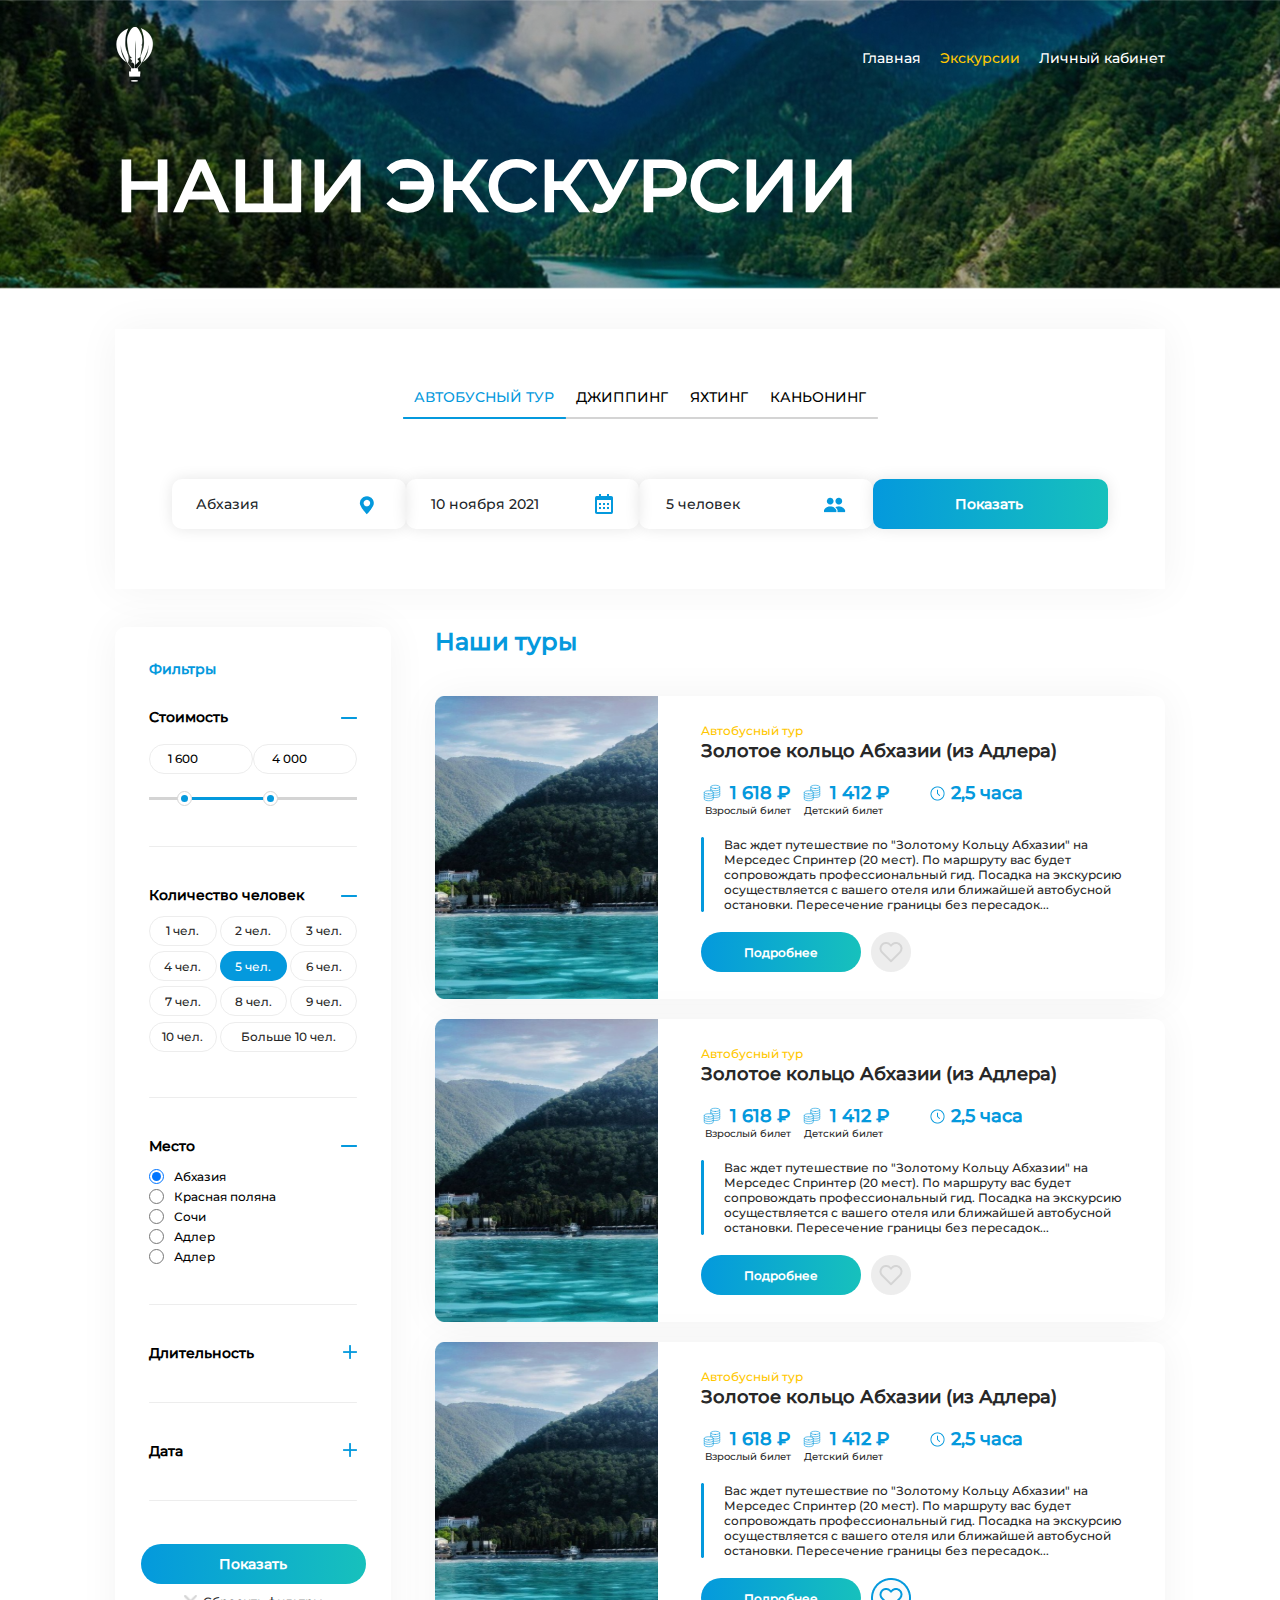
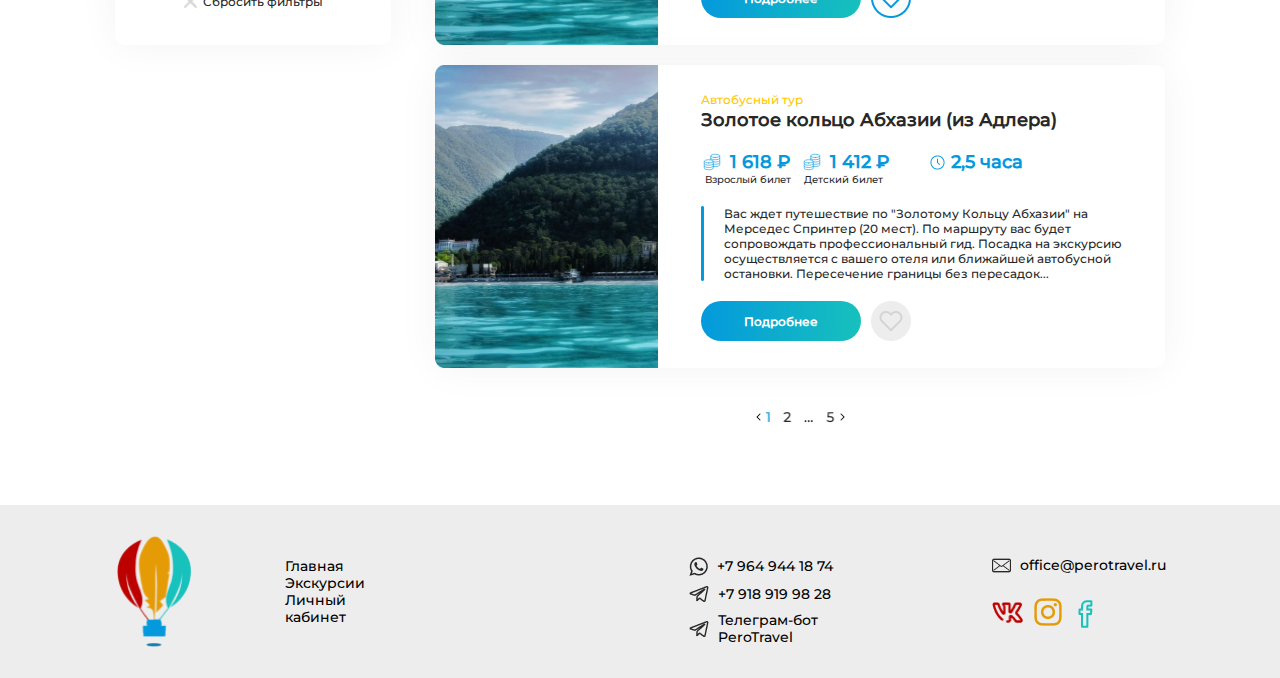
==== commit 3fffa689: "first commit" ====
--- a/excursion/excursion.html
+++ b/excursion/excursion.html
@@ -50,7 +50,10 @@
                 <p>ЯХТИНГ</p>
                 <p>КАНЬОНИНГ</p>
             </div>
-            <img src="../images/pg2line01.png" alt="">
+            <div class="upstick">
+                <img src="../images/lineup01.png" class="st1">
+                <img src="../images/blue_linepg2.png" class="st2">
+            </div>
         </div>
         <div class="down">
             <div class="down01">
--- a/excursion/e_style.css
+++ b/excursion/e_style.css
@@ -253,12 +253,36 @@
     line-height: 17.07px;
     color: black;
   }
+  .division02 div .up div p:hover {
+    color: #0499DD;
+  }
   .division02 div .up div #upx {
     color: #0499DD;
   }
-  .division02 div .up img {
+  .division02 div .up .upstick {
     width: 100%;
     height: 2px;
+    position: relative;
+    display: -webkit-box;
+    display: -ms-flexbox;
+    display: flex;
+    -webkit-box-pack: start;
+        -ms-flex-pack: start;
+            justify-content: flex-start;
+    cursor: pointer;
+  }
+  .division02 div .up .upstick .st1 {
+    width: 100%;
+    position: absolute;
+    height: 2px;
+    z-index: -9999999;
+  }
+  .division02 div .up .upstick .st2 {
+    height: 2px;
+    width: 163px;
+  }
+  .division02 div .up .upstick:hover {
+    background-color: #0499DD;
   }
   .division02 div .down {
     width: 100%;
@@ -1538,12 +1562,36 @@
     line-height: 17.07px;
     color: black;
   }
+  .division02 div .up div p:hover {
+    color: #0499DD;
+  }
   .division02 div .up div #upx {
     color: #0499DD;
   }
-  .division02 div .up img {
+  .division02 div .up .upstick {
     width: 100%;
     height: 2px;
+    position: relative;
+    display: -webkit-box;
+    display: -ms-flexbox;
+    display: flex;
+    -webkit-box-pack: start;
+        -ms-flex-pack: start;
+            justify-content: flex-start;
+    cursor: pointer;
+  }
+  .division02 div .up .upstick .st1 {
+    width: 100%;
+    position: absolute;
+    height: 2px;
+    z-index: -9999999;
+  }
+  .division02 div .up .upstick .st2 {
+    height: 2px;
+    width: 163px;
+  }
+  .division02 div .up .upstick:hover {
+    background-color: #0499DD;
   }
   .division02 div .down {
     width: 100%;
@@ -2913,8 +2961,36 @@
     line-height: 14.63px;
     color: black;
   }
+  .division02 div .up div p:hover {
+    color: #0499DD;
+  }
   .division02 div .up div #upx {
     color: #0499DD;
+  }
+  .division02 div .up .upstick {
+    width: 100%;
+    height: 2px;
+    position: relative;
+    display: -webkit-box;
+    display: -ms-flexbox;
+    display: flex;
+    -webkit-box-pack: start;
+        -ms-flex-pack: start;
+            justify-content: flex-start;
+    cursor: pointer;
+  }
+  .division02 div .up .upstick .st1 {
+    width: 100%;
+    position: absolute;
+    height: 2px;
+    z-index: -9999999;
+  }
+  .division02 div .up .upstick .st2 {
+    height: 2px;
+    width: 119px;
+  }
+  .division02 div .up .upstick:hover {
+    background-color: #0499DD;
   }
   .division02 div .up img {
     width: 100%;
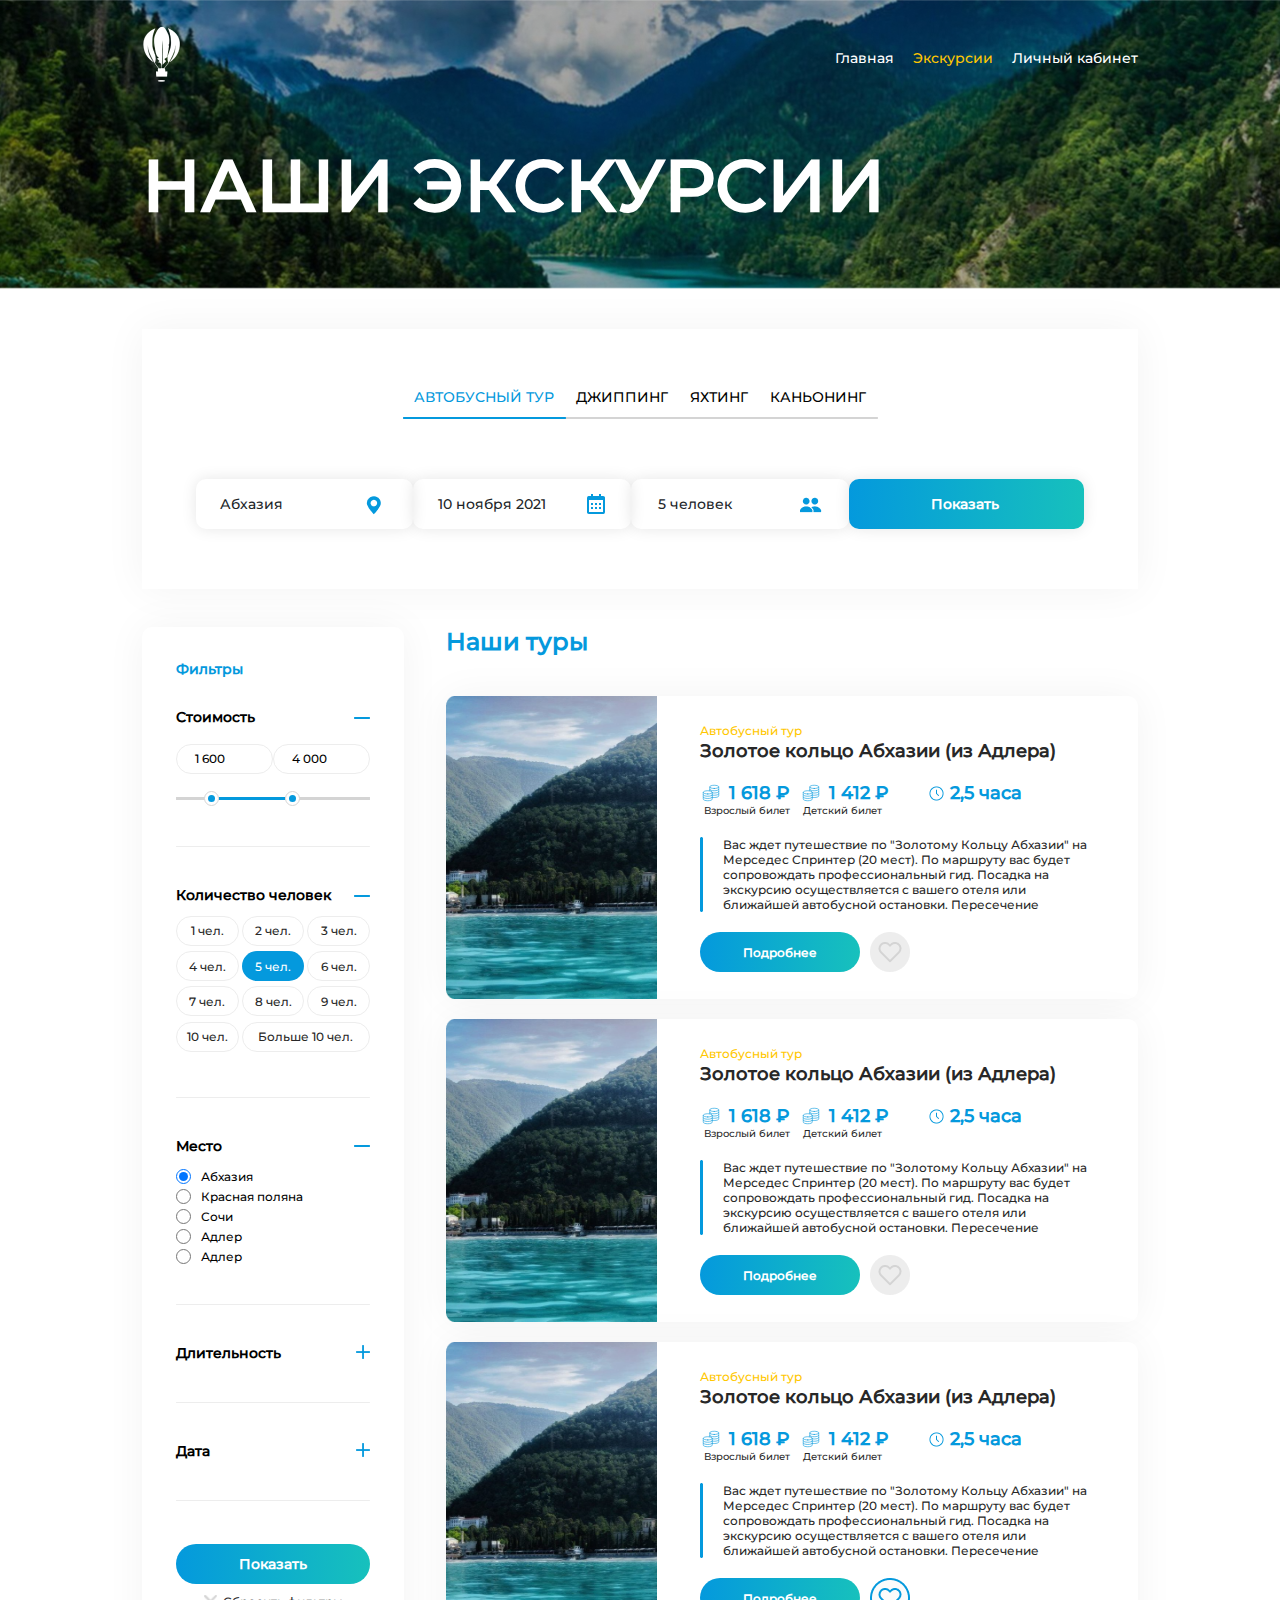
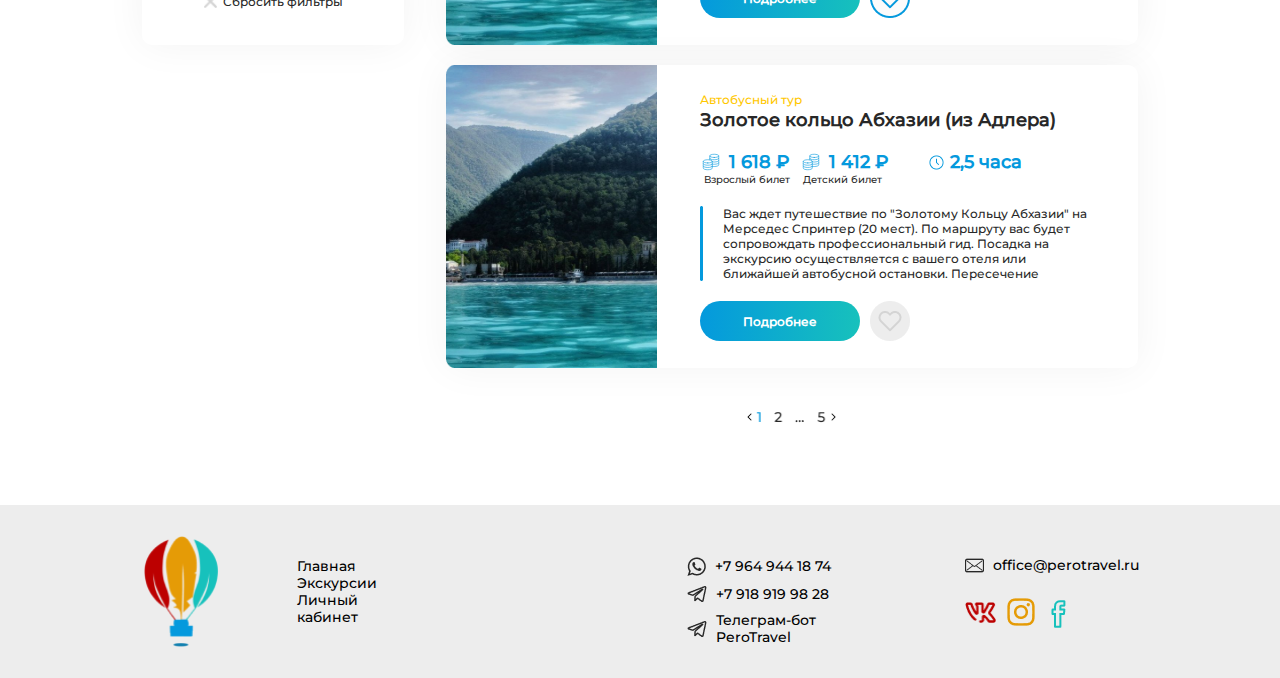
==== commit cdfe9c23: "first commit" ====
--- a/excursion/excursion.html
+++ b/excursion/excursion.html
@@ -4,7 +4,7 @@
     <meta charset="UTF-8">
     <meta http-equiv="X-UA-Compatible" content="IE=edge">
     <meta name="viewport" content="width=device-width, initial-scale=1.0">
-    <title>Pero Travel | Tours</title>
+    <title>Tours | Pero Travel </title>
     <link rel="stylesheet" href="e_style.css">
     <link href="../bootstrap/css/bootstrap.min.css" rel="stylesheet">
 </head>
--- a/excursion/e_style.css
+++ b/excursion/e_style.css
@@ -88,7 +88,7 @@
 
 @media screen and (min-width: 992px) {
   .padding-x {
-    padding: 0 9%;
+    padding: 0 11.1%;
   }
   .topdiv {
     width: 100%;
@@ -724,7 +724,7 @@
     margin-top: 44px;
   }
   .side_divison03 .footer .footbtn {
-    width: 225px;
+    width: 100%;
     height: 40px;
     background: linear-gradient(92.71deg, #0499DD 0%, #17C1BC 100%);
     border-radius: 40px;
@@ -1159,7 +1159,6 @@
     margin-top: 80px;
     width: 100%;
     height: 173px;
-    padding: 0 9%;
     background-color: #EDEDED;
     display: -webkit-box;
     display: -ms-flexbox;
@@ -1376,7 +1375,7 @@
 
 @media screen and (max-width: 991px) and (min-width: 767px) {
   .padding-x {
-    padding: 0 9%;
+    padding: 0 10.2%;
   }
   .topdiv {
     width: 100%;
@@ -2054,6 +2053,7 @@
     margin-bottom: 40px;
   }
   .side2 .body .bbdiv3 {
+    margin-top: 1px;
     margin-bottom: 79px;
   }
   .side2 .body .bbdiv3 div .footerbtn .blue_heart {
